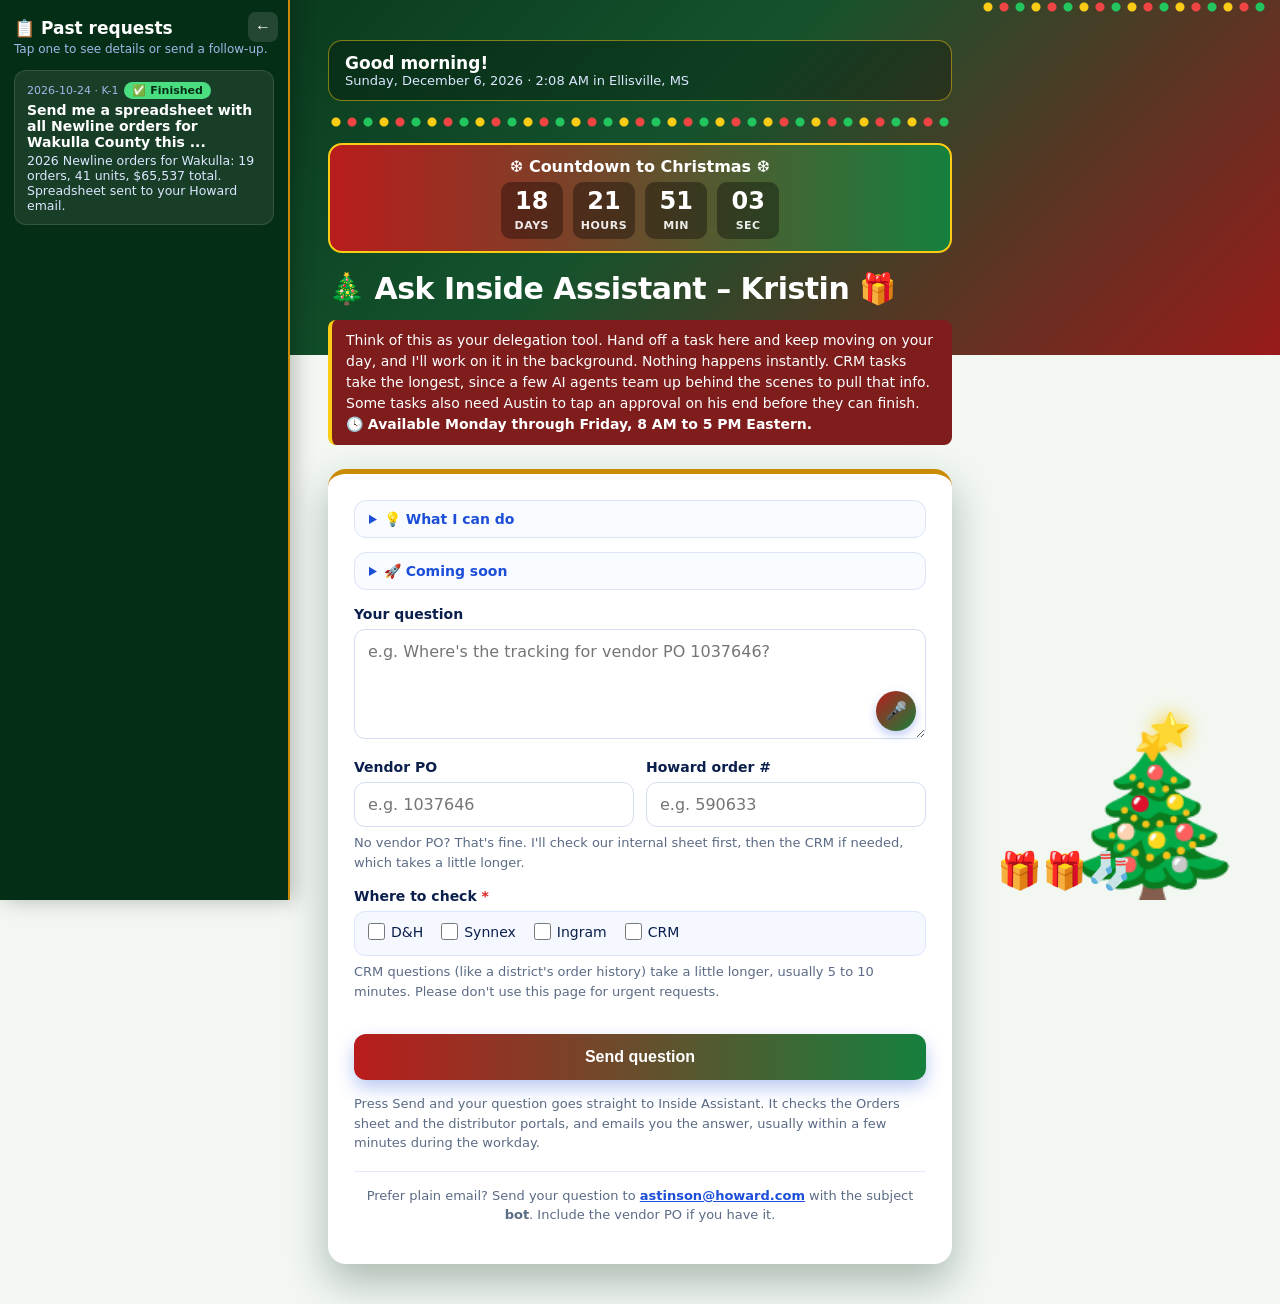
==== ask-kristin/index.html @ 741d7650 "Show submitted requests instantly in Past requests (local until history.json has them)" ====
<!doctype html><html lang="en"><head><meta charset="utf-8"><meta name="viewport" content="width=device-width,initial-scale=1">
<title>Ask Inside Assistant – Kristin</title>
<style>
:root{--g:#1d4ed8;--g2:#0ea5e9;--bg:#eef3fb}
*{box-sizing:border-box}body{margin:0;font-family:system-ui,-apple-system,Segoe UI,Roboto,sans-serif;background:linear-gradient(135deg,#0b1f4d,#1d4ed8) top/100% 260px no-repeat,var(--bg);color:#0f172a;min-height:100vh}
.wrap{max-width:660px;margin:0 auto;padding:40px 18px}
h1{margin:0 0 6px;font-size:30px;color:#fff;letter-spacing:-.5px}h1::before{content:"\26A1  ";}
p.sub{margin:0 0 26px;color:#fff;font-size:16px;line-height:1.5}
.card{background:#fff;border-radius:18px;box-shadow:0 18px 40px rgba(11,31,77,.22);padding:26px;border-top:5px solid var(--g2)}
label{display:block;font-weight:650;font-size:14px;margin:16px 0 7px;color:#0b1f4d}
input,textarea{width:100%;padding:12px 13px;border:1.5px solid #d4def0;border-radius:11px;font:inherit;transition:.15s}
input:focus,textarea:focus{outline:0;border-color:var(--g);box-shadow:0 0 0 4px rgba(29,78,216,.15)}
input[type=checkbox]{accent-color:var(--g);width:17px!important;height:17px}
textarea{min-height:110px;resize:vertical}.row{display:flex;gap:12px}.row>div{flex:1}
.chips{display:flex;flex-wrap:wrap;gap:8px;margin-top:4px}
.chip{border:1px solid #bfd3fb;background:#eaf1ff;color:var(--g);border-radius:999px;padding:8px 13px;font-size:13px;cursor:pointer;transition:.15s}
.chip:hover{background:var(--g);color:#fff;border-color:var(--g)}
.dist{background:#f5f8ff;border:1px solid #dbe5fb;border-radius:11px;padding:11px 13px}
button.go{margin-top:20px;width:100%;padding:14px;border:0;border-radius:12px;background:linear-gradient(90deg,var(--g),var(--g2));color:#fff;font-size:16px;font-weight:700;cursor:pointer;box-shadow:0 8px 18px rgba(29,78,216,.3);transition:.15s}
button.go:hover{transform:translateY(-1px);box-shadow:0 12px 24px rgba(29,78,216,.38)}
.note{font-size:13px;color:#5b6b85;margin-top:14px;line-height:1.5}
</style><style>
#hist{position:fixed;left:0;top:0;bottom:0;width:290px;background:#0b1f4d;color:#fff;overflow-y:auto;padding:18px 14px;z-index:20;transform:translateX(-100%);transition:.25s;box-shadow:4px 0 20px rgba(0,0,0,.25)}
#hist.open{transform:none}
#htog{position:fixed;left:12px;top:12px;z-index:21;background:#0ea5e9;color:#fff;border:0;border-radius:999px;padding:9px 14px;font-weight:700;font-size:14px;cursor:pointer;box-shadow:0 4px 12px rgba(0,0,0,.25)}
.hi{background:rgba(255,255,255,.08);border-radius:12px;padding:11px 12px;margin-bottom:10px;cursor:pointer;border:1px solid rgba(255,255,255,.12)}
.hi:hover{background:rgba(255,255,255,.15)}
.hi .d{font-size:11px;color:#9fb8e8}.hi .q{font-weight:600;font-size:14px;margin:3px 0}.hi .s{font-size:12.5px;color:#dbe7ff}
.st{display:inline-block;font-size:11px;font-weight:700;border-radius:999px;padding:2px 8px;margin-left:6px;background:#facc15;color:#422006}.st.done{background:#4ade80;color:#052e16}
.hd{display:none;margin-top:8px;font-size:13px;white-space:pre-wrap;color:#fff;border-top:1px solid rgba(255,255,255,.15);padding-top:8px}
.hi.x .hd{display:block}
.fu{margin-top:8px;background:#0ea5e9;color:#fff;border:0;border-radius:8px;padding:6px 10px;font-size:12.5px;font-weight:700;cursor:pointer}
@media(min-width:1100px){#hist{transform:none}#htog{display:none}.wrap{margin-left:max(310px,calc(50% - 330px))}}
#hx{position:absolute;top:12px;right:10px;background:rgba(255,255,255,.12);border:0;color:#fff;border-radius:8px;width:30px;height:30px;font-size:16px;cursor:pointer}#hx:hover{background:rgba(255,255,255,.25)}body.hclosed #hist{transform:translateX(-100%)!important}body.hclosed #htog{display:block!important}body.hclosed .wrap{margin-left:auto!important}
@media(max-width:1099px){#hist{padding-top:64px}body:has(#hist.open) #htog{display:none}}</style><link rel="stylesheet" href="../theme.css?v=20261024e"></head><body><button id="htog" type="button">&#128203; Past requests</button><aside id="hist"><button id="hx" type="button" title="Hide">&#8592;</button><div style="font-weight:800;font-size:17px;margin:0 0 4px">&#128203; Past requests</div><div style="font-size:12px;color:#9fb8e8;margin-bottom:14px">Tap one to see details or send a follow-up.</div><div id="hlist"><div style="font-size:13px;color:#9fb8e8">Loading...</div></div></aside>
<script>(function(){var h=document.getElementById('hist');document.getElementById('htog').onclick=function(){h.classList.toggle('open')};
function esc(t){return String(t).replace(/[&<>"]/g,function(c){return{'&':'&amp;','<':'&lt;','>':'&gt;','"':'&quot;'}[c]})}
var K='fdLocalReq:'+location.pathname,SV=[];function LG(){try{return JSON.parse(localStorage.getItem(K))||[]}catch(e){return[]}}function LS(v){try{localStorage.setItem(K,JSON.stringify(v))}catch(e){}}
function REN(a){var L=document.getElementById('hlist');if(!a.length){L.innerHTML='<div style="font-size:13px;color:#9fb8e8">No requests yet.</div>';return}
a.sort(function(x,y){return y.date<x.date?-1:1});L.innerHTML=a.map(function(r){var dn=/finished|done|sent|answered/i.test(r.status);return '<div class="hi" data-id="'+esc(r.id)+'"><div class="d">'+esc(r.date)+' &middot; '+esc(r.id)+'<span class="st'+(dn?' done':'')+'">'+esc(r.status)+'</span></div><div class="q">'+esc(r.question.length>70?r.question.slice(0,70)+'...':r.question)+'</div><div class="s">'+esc(r.summary)+'</div><div class="hd"><b>You asked:</b>\n'+esc(r.question)+(r.answer?'\n\n<b>Answer:</b>\n'+esc(r.answer):'')+'\n<button class="fu" type="button">Follow up on this</button></div></div>'}).join('');
L.querySelectorAll('.hi').forEach(function(el){el.onclick=function(e){if(e.target.classList.contains('fu')){var q=document.getElementById('q');q.value='Follow-up on '+el.dataset.id+': ';window.FU=el.dataset.id;h.classList.remove('open');q.focus();q.scrollIntoView({behavior:'smooth',block:'center'});return}el.classList.toggle('x')}})}
function MRG(){var lc=LG().filter(function(l){return !SV.some(function(r){return String(r.question).trim()===String(l.question).trim()&&String(r.date).slice(0,10)===String(l.date).slice(0,10)})});LS(lc);REN(lc.concat(SV))}
window.HADD=function(e){var v=LG();v.push(e);LS(v);MRG()};
fetch('history.json?'+Date.now()).then(r=>r.json()).then(function(a){SV=a;MRG()}).catch(function(){if(LG().length){MRG()}else document.getElementById('hlist').innerHTML='<div style="font-size:13px;color:#9fb8e8">Couldn\'t load past requests.</div>'})})();</script>
<div class="wrap">
<div id="hello" style="background:rgba(255,255,255,.12);border:1px solid rgba(255,255,255,.25);border-radius:14px;padding:12px 16px;margin:0 0 18px;color:#fff;display:flex;justify-content:space-between;align-items:center;gap:12px;flex-wrap:wrap"><div><div id="hmsg" style="font-weight:700;font-size:17px"></div><div id="hdt" style="font-size:13px;color:#dbe7ff"></div></div><div id="hwx" style="font-size:15px;font-weight:600;white-space:nowrap"></div></div>
<script>(function(){var tz="America/Chicago";function tick(){var n=new Date();var wd=n.toLocaleDateString("en-US",{weekday:"long",timeZone:tz});var hr=+n.toLocaleString("en-US",{hour:"numeric",hour12:false,timeZone:tz});var g=hr<12?"Good morning":hr<17?"Good afternoon":"Good evening";var m=wd==="Wednesday"?"Happy Hump Day! \uD83D\uDC2A":wd==="Friday"?"Happy Friday! \uD83C\uDF89":g+"!";document.getElementById("hmsg").textContent=m;document.getElementById("hdt").textContent=n.toLocaleDateString("en-US",{weekday:"long",month:"long",day:"numeric",year:"numeric",timeZone:tz})+" \u00B7 "+n.toLocaleTimeString("en-US",{hour:"numeric",minute:"2-digit",timeZone:tz})+" in Ellisville, MS";}tick();setInterval(tick,30000);
var ic={0:"\u2600\uFE0F",1:"\uD83C\uDF24\uFE0F",2:"\u26C5",3:"\u2601\uFE0F",45:"\uD83C\uDF2B\uFE0F",48:"\uD83C\uDF2B\uFE0F",51:"\uD83C\uDF26\uFE0F",53:"\uD83C\uDF26\uFE0F",55:"\uD83C\uDF26\uFE0F",61:"\uD83C\uDF27\uFE0F",63:"\uD83C\uDF27\uFE0F",65:"\uD83C\uDF27\uFE0F",80:"\uD83C\uDF26\uFE0F",81:"\uD83C\uDF27\uFE0F",82:"\uD83C\uDF27\uFE0F",95:"\u26C8\uFE0F",96:"\u26C8\uFE0F",99:"\u26C8\uFE0F"};
fetch("https://api.open-meteo.com/v1/forecast?latitude=31.6038&longitude=-89.1956&current=temperature_2m,weather_code&daily=temperature_2m_max,temperature_2m_min&temperature_unit=fahrenheit&timezone=America%2FChicago&forecast_days=1").then(r=>r.json()).then(d=>{var c=d.current;document.getElementById("hwx").textContent=(ic[c.weather_code]||"\uD83C\uDF21\uFE0F")+" "+Math.round(c.temperature_2m)+"\u00B0F \u00B7 H "+Math.round(d.daily.temperature_2m_max[0])+"\u00B0 L "+Math.round(d.daily.temperature_2m_min[0])+"\u00B0";}).catch(()=>{});})();</script>
<div id="cd" aria-live="off"></div>
<h1>Ask Inside Assistant – Kristin</h1>
<p style="margin:14px 0 24px;color:#fff;background:#1e3a8a;border-left:4px solid #0ea5e9;border-radius:8px;padding:10px 14px;font-size:14px;line-height:1.5">Think of this as your delegation tool. Hand off a task here and keep moving on your day, and I'll work on it in the background. Nothing happens instantly. CRM tasks take the longest, since a few AI agents team up behind the scenes to pull that info. Some tasks also need Austin to tap an approval on his end before they can finish.<br><b>&#128339; Available Monday through Friday, 8 AM to 5 PM Eastern.</b></p>
<div class="card">
<details class="cando" style="margin:0 0 14px;border:1px solid #dbe4f3;border-radius:12px;padding:10px 14px;background:#f8fbff"><summary style="cursor:pointer;font-weight:700;color:#1d4ed8;font-size:14px">&#128161; What I can do</summary><ul style="margin:8px 0 2px;padding-left:20px;font-size:14px;line-height:1.7;color:#334155">
<li>Order status, tracking, delivery and serial numbers</li>
<li>Why an order is on hold and what's still open on a PO</li>
<li>Check D&amp;H, Synnex and Ingram for shipping details</li>
<li>District order history from the CRM</li>
<li>Build spreadsheets with whatever information you need.</li>
<li>Build pipelines, like open quotes and upcoming orders by district</li>
<li>Enter CRM notes for you (they'll show as entered by Austin)</li>
</ul></details><details class="soon" style="margin:0 0 14px;border:1px solid #dbe4f3;border-radius:12px;padding:10px 14px;background:#f8fbff"><summary style="cursor:pointer;font-weight:700;color:#1d4ed8;font-size:14px">&#128640; Coming soon</summary><ul style="margin:8px 0 2px;padding-left:20px;font-size:14px;line-height:1.7;color:#334155"><li>Deal registration automation (Acer first)</li><li>Smartsheet automation</li></ul></details><label for="q">Your question</label>
<div style="position:relative"><textarea id="q" placeholder="e.g. Where's the tracking for vendor PO 1037646?"></textarea><button type="button" id="mic" title="Speak your question" style="position:absolute;right:10px;bottom:12px;width:40px;height:40px;border-radius:50%;border:0;background:linear-gradient(135deg,#1d4ed8,#0ea5e9);color:#fff;font-size:18px;cursor:pointer;box-shadow:0 4px 10px rgba(29,78,216,.3)">&#127908;</button></div><div id="micmsg" class="note" style="margin-top:6px;display:none"></div>
<div class="row"><div><label for="p">Vendor PO</label><input id="p" placeholder="e.g. 1037646"></div><div><label for="ho">Howard order #</label><input id="ho" placeholder="e.g. 590633"></div></div><p class="note" style="margin-top:6px">No vendor PO? That's fine. I'll check our internal sheet first, then the CRM if needed, which takes a little longer.</p>
<label>Where to check <span style="color:#dc2626">*</span></label><div class="dist"><label style="display:inline-flex;align-items:center;gap:6px;font-weight:400;margin:0 18px 0 0"><input type="checkbox" name="dist" value="D&H" style="width:auto;margin:0">D&amp;H</label><label style="display:inline-flex;align-items:center;gap:6px;font-weight:400;margin:0 18px 0 0"><input type="checkbox" name="dist" value="Synnex" style="width:auto;margin:0">Synnex</label><label style="display:inline-flex;align-items:center;gap:6px;font-weight:400;margin:0 18px 0 0"><input type="checkbox" name="dist" value="Ingram" style="width:auto;margin:0">Ingram</label><label style="display:inline-flex;align-items:center;gap:6px;font-weight:400;margin:0 18px 0 0"><input type="checkbox" name="dist" value="CRM" style="width:auto;margin:0">CRM</label></div><div id="distwarn" class="note" style="display:none;color:#dc2626;font-weight:600;margin-top:6px">Please check at least one box.</div><p class="note" style="margin-top:6px">CRM questions (like a district's order history) take a little longer, usually 5 to 10 minutes. Please don't use this page for urgent requests.</p>
<button class="go" id="go">Send question</button>
<p class="note">Press Send and your question goes straight to Inside Assistant. It checks the Orders sheet and the distributor portals, and emails you the answer, usually within a few minutes during the workday.</p><p class="note" style="text-align:center;margin-top:18px;padding-top:14px;border-top:1px solid #e3eaf7">Prefer plain email? Send your question to <a href="mailto:astinson@howard.com?subject=bot" style="color:#1d4ed8;font-weight:600">astinson@howard.com</a> with the subject <b>bot</b>. Include the vendor PO if you have it.</p>
</div></div>
<script>
document.querySelectorAll('.chip').forEach(c=>c.onclick=()=>{q.value=c.textContent;q.focus()});
go.onclick=()=>{const t=q.value.trim();if(!t){q.focus();return}if(!document.querySelector('input[name=dist]:checked')){var w=document.getElementById('distwarn');w.style.display='block';document.querySelector('.dist').scrollIntoView({behavior:'smooth',block:'center'});return}document.getElementById('distwarn').style.display='none';
let b=t+"\n";if(p.value.trim())b+="\nVendor PO: "+p.value.trim();var hv=document.getElementById("ho").value.trim();if(hv)b+="\nHoward order: "+hv;var dv=[...document.querySelectorAll('input[name=dist]:checked')].map(x=>x.value).join(", ");if(dv)b+="\nCheck: "+dv;
b+="\n\n(sent from Ask Inside Assistant)";
go.disabled=true;go.textContent="Sending...";fetch("https://formsubmit.co/ajax/astinson@howard.com",{method:"POST",headers:{"Content-Type":"application/json","Accept":"application/json"},body:JSON.stringify({_subject:"bot",_template:"basic",_captcha:"false",From:"Kristin",Question:b,"Follow-up to":window.FU||"new request"})}).then(r=>r.json()).then(j=>{if(String(j.success)!=="true")throw 0;go.textContent="Sent \u2713";try{var nd=new Date(),pt=function(o){return nd.toLocaleString("en-US",Object.assign({timeZone:"America/New_York"},o))},ds=pt({year:"numeric"})+"-"+pt({month:"2-digit"})+"-"+pt({day:"2-digit"})+" "+pt({hour:"numeric",minute:"2-digit"})+" ET",sm=[p.value.trim()?"PO "+p.value.trim():"",hv?"Howard order "+hv:"",dv?"Check: "+dv:""].filter(Boolean).join(" \u00B7 ");window.HADD&&window.HADD({id:window.FU?"Follow-up "+window.FU:"New",date:ds,question:t,check:dv,status:"Submitted, awaiting answer",summary:sm})}catch(e){}q.value="";p.value="";document.getElementById("ho").value="";setTimeout(()=>{go.disabled=false;go.textContent="Send question"},4000)}).catch(()=>{go.disabled=false;go.textContent="Send question";alert("Couldn't send. Please try again, or email astinson@howard.com with the subject bot.")});};
</script><script>(function(){var R=window.SpeechRecognition||window.webkitSpeechRecognition,b=document.getElementById('mic'),m=document.getElementById('micmsg'),q=document.getElementById('q');
if(!R){b.onclick=function(){m.style.display='block';m.textContent="Voice input isn't supported in this browser. Try Chrome, Edge or Safari, or use your phone keyboard's mic.";};return;}
var r=new R(),on=false,base='';r.lang='en-US';r.interimResults=true;r.continuous=true;
r.onresult=function(e){var t='';for(var i=0;i<e.results.length;i++)t+=e.results[i][0].transcript;q.value=(base?base+' ':'')+t;};
r.onend=function(){on=false;b.style.background='linear-gradient(135deg,#1d4ed8,#0ea5e9)';m.style.display='none';};
r.onerror=function(e){m.style.display='block';m.textContent='Mic error: '+e.error+'. Check that the browser has microphone permission.';};
b.onclick=function(){if(on){r.stop();return;}base=q.value.trim();r.start();on=true;b.style.background='#dc2626';m.style.display='block';m.textContent='Listening... tap the mic again when you\'re done.';};})();</script><script>(function(){var b=document.body,h=document.getElementById('hist');document.getElementById('hx').onclick=function(){h.classList.remove('open');if(innerWidth>=1100)b.classList.add('hclosed')};document.getElementById('htog').addEventListener('click',function(){if(b.classList.contains('hclosed')){b.classList.remove('hclosed');h.classList.remove('open')}})})();</script><script src="../theme.js?v=20261024e"></script></body></html>
---- theme.css ----
/* Seasonal themes: body.theme-halloween / theme-thanksgiving / theme-christmas */
.wrap{position:relative;z-index:1}
#fx{position:fixed;inset:0;pointer-events:none;z-index:0;overflow:hidden}
#fx span{position:absolute;top:-40px;opacity:.75;animation:fxfall linear infinite;will-change:transform}
@keyframes fxfall{0%{transform:translate(0,-40px) rotate(0)}100%{transform:translate(var(--dx,40px),110vh) rotate(var(--r,360deg))}}
body.theme-halloween #fx span{animation-name:fxfloat;top:auto;bottom:-40px}
@keyframes fxfloat{0%{transform:translate(0,0)}50%{transform:translate(var(--dx,40px),-55vh)}100%{transform:translate(0,-115vh)}}
@media(prefers-reduced-motion:reduce){#fx{display:none}}
#cd{display:none;border-radius:14px;padding:12px 16px;margin:0 0 18px;color:#fff;text-align:center;font-weight:700}
body[class*="theme-"] #cd{display:block}
#cd .t{font-size:16px;margin-bottom:6px}
#cd .n{display:flex;justify-content:center;gap:10px;flex-wrap:wrap}
#cd .n div{min-width:62px;border-radius:10px;padding:6px 8px;background:rgba(0,0,0,.35)}
#cd .n b{display:block;font-size:24px;line-height:1.1}#cd .n small{font-size:11px;font-weight:600;opacity:.9;text-transform:uppercase;letter-spacing:.5px}
#cd .big{font-size:24px}
/* ---- Halloween ---- */
body.theme-halloween{--g:#ea580c;--g2:#7c3aed;--bg:#1a1026;background:linear-gradient(135deg,#0a0a0a,#3b0764 55%,#c2410c) top/100% 330px no-repeat,var(--bg)}
body.theme-halloween h1::before{content:"\1F383  "}body.theme-halloween h1::after{content:"  \1F987"}
body.theme-halloween .card{border-top:5px solid #f97316;box-shadow:0 18px 40px rgba(0,0,0,.55)}
body.theme-halloween #hello{background:rgba(0,0,0,.4)!important;border-color:rgba(249,115,22,.55)!important}
body.theme-halloween .wrap>p{background:#2e1065!important;border-left-color:#f97316!important}
body.theme-halloween #cd{background:linear-gradient(90deg,#c2410c,#6d28d9);border:2px solid #fb923c}
body.theme-halloween #hist{background:#140a1f;border-right:2px solid #f97316}
body.theme-halloween #htog,body.theme-halloween .fu{background:#ea580c}
body.theme-halloween #mic{background:linear-gradient(135deg,#ea580c,#7c3aed)!important}
body.theme-halloween .note{color:#475569}
/* ---- Thanksgiving ---- */
body.theme-thanksgiving{--g:#b45309;--g2:#d97706;--bg:#fbf3e6;background:linear-gradient(135deg,#431407,#9a3412 55%,#b45309) top/100% 330px no-repeat,var(--bg)}
body.theme-thanksgiving h1::before{content:"\1F983  "}body.theme-thanksgiving h1::after{content:"  \1F342"}
body.theme-thanksgiving .card{border-top:5px solid #d97706}
body.theme-thanksgiving #hello{background:rgba(0,0,0,.25)!important;border-color:rgba(253,186,116,.5)!important}
body.theme-thanksgiving .wrap>p{background:#7c2d12!important;border-left-color:#fbbf24!important}
body.theme-thanksgiving #cd{background:linear-gradient(90deg,#9a3412,#b45309);border:2px solid #fbbf24}
body.theme-thanksgiving #hist{background:#3b1a0a;border-right:2px solid #d97706}
body.theme-thanksgiving #htog,body.theme-thanksgiving .fu{background:#c2410c}
body.theme-thanksgiving #mic{background:linear-gradient(135deg,#b45309,#d97706)!important}
body.theme-thanksgiving .chip{background:#fff3e0;border-color:#f5c48a}
/* ---- Christmas ---- */
body.theme-christmas{--g:#b91c1c;--g2:#15803d;--bg:#f2f7f2;background:linear-gradient(135deg,#052e16,#14532d 50%,#991b1b) top/100% 355px no-repeat,var(--bg)}
body.theme-christmas h1::before{content:"\1F384  "}body.theme-christmas h1::after{content:"  \1F381"}
body.theme-christmas .card{border-top:5px solid #ca8a04;box-shadow:0 18px 40px rgba(5,46,22,.3)}
body.theme-christmas #hello{background:rgba(0,0,0,.25)!important;border-color:rgba(250,204,21,.5)!important}
body.theme-christmas .wrap>p{background:#7f1d1d!important;border-left-color:#facc15!important}
body.theme-christmas #cd{background:linear-gradient(90deg,#b91c1c,#15803d);border:2px solid #facc15}
body.theme-christmas #hist{background:#052e16;border-right:2px solid #ca8a04}
body.theme-christmas #htog,body.theme-christmas .fu{background:#b91c1c}
body.theme-christmas #mic{background:linear-gradient(135deg,#b91c1c,#15803d)!important}
body.theme-christmas #fx span{color:#fff;text-shadow:0 0 3px #94a3b8}
.lights{height:14px;margin:-4px 0 14px;background:radial-gradient(circle,#ef4444 4px,transparent 5px) 0 0/48px 14px,radial-gradient(circle,#22c55e 4px,transparent 5px) 16px 0/48px 14px,radial-gradient(circle,#facc15 4px,transparent 5px) 32px 0/48px 14px;animation:tw 1.6s steps(2) infinite}
@keyframes tw{50%{filter:brightness(.55)}}@media(prefers-reduced-motion:reduce){.lights{animation:none}}
@media(max-width:600px){h1{font-size:25px}#cd .n div{min-width:56px}#cd .n b{font-size:20px}}
/* Halloween intro */
#intro{position:fixed;inset:0;z-index:50;pointer-events:none;overflow:hidden;background:rgba(10,0,20,.35);animation:infade 6.6s forwards}
@keyframes infade{0%,85%{opacity:1}100%{opacity:0}}
#intro .sp{position:absolute;top:0;font-size:38px;text-align:center;animation:drop 5s ease-in-out forwards}
#intro .sp::before{content:"";position:absolute;left:50%;bottom:100%;width:1px;height:100vh;background:rgba(255,255,255,.7)}
@keyframes drop{0%{transform:translateY(-60px)}35%{transform:translateY(var(--y))}45%{transform:translateY(calc(var(--y) - 14px))}55%{transform:translateY(var(--y))}85%{transform:translateY(var(--y))}100%{transform:translateY(-80px)}}
#intro .wave{position:absolute;left:50%;top:100%;transform:translateX(-50%);white-space:nowrap;font:700 15px system-ui;color:#fed7aa;opacity:0;animation:wv 5s forwards}
@keyframes wv{0%,38%{opacity:0}45%,80%{opacity:1}90%,100%{opacity:0}}
#intro .cr{position:absolute;bottom:8%;font-size:26px;animation:crawl 5s linear forwards}
@keyframes crawl{from{left:-40px}to{left:105%}}
#intro .witch{position:absolute;top:22%;left:-90px;font-size:64px;animation:fly 4.2s .6s ease-in-out forwards;transform:scaleX(-1)}
@keyframes fly{0%{left:-90px;top:30%}50%{top:14%}100%{left:110%;top:24%}}
#intro .spk{position:absolute;font-size:18px;opacity:0;animation:spk 1.4s forwards}
@keyframes spk{0%{opacity:1;transform:scale(1)}100%{opacity:0;transform:scale(.2) translateY(30px)}}
#intro .skip{position:absolute;bottom:14px;left:0;right:0;text-align:center;color:#fff;font:600 13px system-ui;opacity:.8}
/* Ambient whitespace animations (desktop only) */
.amb{position:fixed;pointer-events:none;z-index:2;font-size:40px;line-height:1}
@media(max-width:1099px){.amb{display:none}}@media(prefers-reduced-motion:reduce){.amb{display:none}}
.amb.cross{animation:ambx var(--t,7s) linear forwards}@keyframes ambx{from{transform:translateX(0)}to{transform:translateX(var(--w))}}
.amb.flap{animation:ambx var(--t,6s) linear forwards,flap .35s ease-in-out infinite alternate}@keyframes flap{to{margin-top:-14px}}
.amb.drop::before{content:"";position:absolute;left:50%;bottom:100%;width:1px;height:100vh;background:rgba(255,255,255,.6)}
.amb.drop{animation:ambd 6s ease-in-out forwards}@keyframes ambd{0%{transform:translateY(-100vh)}30%,75%{transform:translateY(0)}40%{transform:translateY(-12px)}100%{transform:translateY(-100vh)}}
.amb.drift{animation:ambg 8s ease-in-out forwards}@keyframes ambg{0%{opacity:0;transform:translate(0,0)}20%,80%{opacity:.85}50%{transform:translate(30px,-40px)}100%{opacity:0;transform:translate(-10px,-90px)}}
.amb.peek{animation:ambp 5s ease-in-out forwards}@keyframes ambp{0%,100%{transform:translateY(80px)}25%,75%{transform:translateY(0)}}
.amb.wave{animation:ambw 6s ease-in-out forwards}@keyframes ambw{0%,100%{opacity:0;transform:scale(.6)}15%,85%{opacity:1;transform:scale(1)}30%,50%,70%{transform:rotate(-10deg)}40%,60%{transform:rotate(10deg)}}
.amb.strut{animation:ambx var(--t,9s) linear forwards,strut .4s ease-in-out infinite alternate}@keyframes strut{to{margin-top:-6px}}
.amb.flip{transform-origin:center}.amb.flip>i{display:inline-block;transform:scaleX(-1);font-style:normal}


/* Jack-o'-lantern burst */
#intro .pk{position:absolute;left:50%;top:50%;width:min(170px,38vw);margin-left:calc(min(170px,38vw)/-2);margin-top:calc(min(170px,38vw)/-2);animation:pkdrop 2.35s .3s both;filter:drop-shadow(0 0 18px rgba(251,146,60,.75))}
#intro .pk svg{width:100%;height:auto;display:block}
@keyframes pkdrop{0%{transform:translateY(-75vh)}40%{transform:translateY(0) scale(1.08,.9)}48%{transform:scale(.95,1.05)}55%{transform:rotate(-9deg)}63%{transform:rotate(9deg)}71%{transform:rotate(-6deg)}79%{transform:rotate(4deg) scale(1)}90%{transform:scale(1.12);filter:drop-shadow(0 0 40px #fde047) brightness(1.5)}99%{transform:scale(1.3);opacity:1}100%{transform:scale(1.5);opacity:0}}
#intro .fl{animation:flk .15s infinite alternate}@keyframes flk{from{opacity:.75}to{opacity:1}}
#intro .cf{position:absolute;left:50%;top:50%;border-radius:2px;will-change:transform,opacity}
#intro .hig{position:absolute;left:0;right:0;top:50%;text-align:center;transform:translateY(-50%) scale(0);font:900 clamp(34px,9vw,80px)/1.1 system-ui,sans-serif;color:#fff;-webkit-text-stroke:2px #3b0764;text-shadow:0 0 12px #f97316,0 0 28px #f97316,0 0 48px #a855f7,0 4px 0 #000;animation:hipop 3s 2.6s both}
@keyframes hipop{0%{transform:translateY(-50%) scale(0);opacity:0}12%{transform:translateY(-50%) scale(1.25);opacity:1}22%{transform:translateY(-50%) scale(1)}85%{transform:translateY(-50%) scale(1);opacity:1}100%{transform:translateY(-50%) scale(1.1);opacity:0}}
/* Side-space phrases */
.amb.phr{font:900 26px/1.15 "Creepster","Chiller","Impact",system-ui,sans-serif;color:#fff;white-space:normal;text-align:center;letter-spacing:.5px;animation:phr var(--t,12s) ease-in-out forwards}
body.theme-halloween .amb.phr{color:#fed7aa;text-shadow:0 0 8px #f97316,0 0 18px #a855f7,0 2px 0 #000}
body.theme-thanksgiving .amb.phr{color:#fff7ed;text-shadow:0 0 8px #ea580c,0 0 16px #b45309,0 2px 0 #431407}
body.theme-christmas .amb.phr{color:#fff;text-shadow:0 0 8px #dc2626,0 0 16px #16a34a,0 2px 0 #052e16}
@keyframes phr{0%{opacity:0;transform:translateY(0) rotate(var(--r0,-8deg))}12%{opacity:1}50%{transform:translateY(calc(var(--up) / -2)) rotate(var(--r1,6deg))}88%{opacity:1}100%{opacity:0;transform:translateY(calc(var(--up) * -1)) rotate(var(--r0,-8deg))}}
#intro .witch{font-size:0;width:clamp(90px,26vw,150px);transform:none;filter:drop-shadow(0 0 8px rgba(16,185,129,.55))}
#intro .witch svg{overflow:visible;animation:bob .5s ease-in-out infinite alternate}@keyframes bob{to{transform:translateY(-8px) rotate(-3deg)}}
#intro .witch .cape{transform-origin:70px 40px;animation:ripple .3s ease-in-out infinite alternate}@keyframes ripple{to{transform:skewX(-10deg) scaleY(.92)}}
#intro .skip{left:50%;right:auto;bottom:18%;transform:translateX(-50%);white-space:nowrap;background:rgba(10,0,20,.82);color:#fff;font:800 18px system-ui,sans-serif;padding:10px 22px;border-radius:999px;border:2px solid #f97316;box-shadow:0 0 14px rgba(249,115,22,.75);opacity:1;z-index:5;animation:skp 1.4s ease-in-out infinite}
@keyframes skp{50%{box-shadow:0 0 26px rgba(249,115,22,1);transform:translateX(-50%) scale(1.06)}}
@media(max-width:600px){#intro .skip{font-size:16px;padding:9px 18px}}

#intro .skip{background:#ff7a00!important;color:#1a0a00!important;border-color:#ffd166!important;box-shadow:0 0 22px rgba(255,122,0,.95)!important}

/* Right-side corner decor + ambient witch */
#rdeco{position:fixed;top:0;height:100vh;pointer-events:none;z-index:1;overflow:hidden;display:none}
@media(max-width:1099px){#rdeco{display:none!important}}
#rdeco .moon{position:absolute;right:12%;top:70px;width:110px;height:110px;border-radius:50%;background:radial-gradient(circle at 40% 38%,#fffbeb,#fde68a 60%,#f59e0b);box-shadow:0 0 40px rgba(253,230,138,.55);opacity:.9}
#rdeco .mbat{position:absolute;top:110px;font-size:22px;animation:mbat 9s linear infinite}#rdeco .b2{top:140px;font-size:16px;animation-delay:-4.5s}
@keyframes mbat{0%{right:-30px}100%{right:110%}}
#rdeco .web{position:absolute;right:0;top:0;width:140px;transform-origin:100% 0;animation:sway 5s ease-in-out infinite alternate}
#rdeco .wsp{position:absolute;right:46px;top:150px;font-size:22px;animation:wsp 4s ease-in-out infinite alternate}#rdeco .wsp::before{content:"";position:absolute;left:50%;bottom:100%;height:150px;width:1px;background:rgba(255,255,255,.5)}
@keyframes sway{to{transform:rotate(4deg)}}@keyframes wsp{to{transform:translateY(40px)}}
#rdeco .tree{position:absolute;right:4%;bottom:0;font-size:150px;line-height:1;transform-origin:bottom;animation:sway 6s ease-in-out infinite alternate}
#rdeco .tl{position:absolute;top:-30px;font-size:22px;animation:fxfall 9s linear infinite}#rdeco .l1{right:20%}#rdeco .l2{right:45%;animation-delay:-3s}#rdeco .l3{right:70%;animation-delay:-6s}
#rdeco .pump{position:absolute;left:8%;bottom:10px;font-size:34px}
#rdeco .rl{position:absolute;top:0;left:0;right:0;margin:0}
#rdeco .xtree{position:absolute;right:6%;bottom:0;font-size:160px;line-height:1}#rdeco .gifts{position:absolute;left:6%;bottom:8px;font-size:36px}
#rdeco .star{position:absolute;right:calc(6% + 62px);bottom:150px;font-size:34px;animation:tw 1.6s ease-in-out infinite;filter:drop-shadow(0 0 10px #facc15)}
.amb.awitch{left:0;top:0;font-size:0;z-index:3;filter:drop-shadow(0 0 8px rgba(16,185,129,.55))}.amb.awitch svg{overflow:visible}
.amb.wspk{font-size:16px;animation:spk 1.3s forwards}
@media(prefers-reduced-motion:reduce){#rdeco *{animation:none!important}}

.amb.awitch{cursor:pointer}@media(max-width:1099px){.amb.awitch{display:none!important}}

body .amb.awitch.intro-on{display:block!important;z-index:56}
.amb.gwitch{left:0;top:0;font-size:0;z-index:3;cursor:pointer;transform-origin:50% 100%;filter:drop-shadow(0 0 8px rgba(244,114,182,.6))}.amb.gwitch svg{display:block;overflow:visible}
.gwb{position:absolute;left:50%;top:50%;width:170%;padding-top:170%;border-radius:50%;opacity:0;transform:translate(-50%,-50%) scale(0);background:radial-gradient(circle at 32% 28%,rgba(255,255,255,.85),rgba(255,255,255,0) 18%),radial-gradient(circle,rgba(251,207,232,.12) 55%,rgba(216,180,254,.45) 75%,rgba(244,114,182,.55) 100%);box-shadow:inset 0 0 18px rgba(255,255,255,.5),0 0 18px rgba(216,180,254,.6);overflow:hidden}
.gwb::after{content:"";position:absolute;inset:0;border-radius:50%;background:conic-gradient(from 0deg,rgba(255,182,193,.25),rgba(186,230,253,.25),rgba(221,214,254,.3),rgba(254,240,138,.2),rgba(255,182,193,.25));animation:shim 4s linear infinite;mix-blend-mode:screen}
@keyframes shim{to{transform:rotate(360deg)}}@media(prefers-reduced-motion:reduce){.gwb::after{animation:none}}
.gws{position:absolute;left:50%;bottom:calc(100% + 34px);transform:translateX(-30%);white-space:nowrap;background:#fff;color:#9d174d;font:800 15px system-ui,sans-serif;padding:7px 13px;border-radius:16px;border:2px solid #f472b6;box-shadow:0 0 12px rgba(244,114,182,.6);opacity:0;pointer-events:none}
.gws::after{content:"";position:absolute;left:24%;top:100%;border:8px solid transparent;border-top-color:#f472b6}
.monkey{display:inline-block;width:52px;vertical-align:middle;margin:-10px 0 -6px 8px;cursor:pointer}.monkey svg{display:block;overflow:visible}
.monkey .wl,.monkey .wr{transform:scale(0);transition:transform .6s cubic-bezier(.3,1.6,.5,1)}.monkey .wl{transform-origin:44px 58px}.monkey .wr{transform-origin:76px 58px}
.monkey.wings .wl,.monkey.wings .wr{transform:scale(1)}
.monkey.flying .wl{animation:wfl .18s ease-in-out infinite alternate}.monkey.flying .wr{animation:wfr .18s ease-in-out infinite alternate}
@keyframes wfl{to{transform:rotate(25deg)}}@keyframes wfr{to{transform:rotate(-25deg)}}
.monkey .al{transform-origin:44px 64px}.monkey .ar{transform-origin:76px 64px}.monkey.bang .al{animation:pl .3s ease-in infinite}.monkey.bang .ar{animation:pr .3s ease-in .15s infinite both}.monkey.bang svg{animation:thump .15s ease-out infinite;transform-origin:50% 100%}
@keyframes bng{to{transform:translate(0,-3px) scale(1.15)}}
@media(max-width:600px){.monkey{width:40px}}
@media(prefers-reduced-motion:reduce){.monkey *{animation:none!important;transition:none!important}}
.gws.wtalk{position:fixed;z-index:57;transform:none;bottom:auto;color:#065f46;border-color:#10b981;box-shadow:0 0 12px rgba(16,185,129,.6)}.gws.wtalk::after{border-top-color:#10b981}
@keyframes pl{0%,100%{transform:rotate(-55deg) translate(-4px,-6px)}45%{transform:rotate(8deg)}55%{transform:rotate(8deg)}}@keyframes pr{0%,100%{transform:rotate(55deg) translate(4px,-6px)}45%{transform:rotate(-8deg)}55%{transform:rotate(-8deg)}}@keyframes thump{0%{transform:translateY(0) scale(1.05,.93)}40%{transform:translateY(-3px) scale(.98,1.03)}100%{transform:translateY(0) scale(1,1)}}
.ptrio{display:none}
@media(max-width:1099px){.ptrio{display:inline-flex;align-items:flex-end;gap:4px;vertical-align:middle;margin:-8px 0 -6px 4px;pointer-events:none}.ptrio .pw{width:46px}.ptrio .pg{width:24px}.ptrio svg{display:block}
h1>.monkey,.ptrio .pw,.ptrio .pg{animation:pdrop 1s cubic-bezier(.3,1.5,.5,1) both}.ptrio .pw{animation-delay:.15s}.ptrio .pg{animation-delay:.3s}
@keyframes pdrop{0%{transform:translateY(-110vh) rotate(-20deg);opacity:0}10%{opacity:1}100%{transform:none;opacity:1}}}
@media(max-width:1099px) and (prefers-reduced-motion:reduce){h1>.monkey,.ptrio .pw,.ptrio .pg{animation:none}}
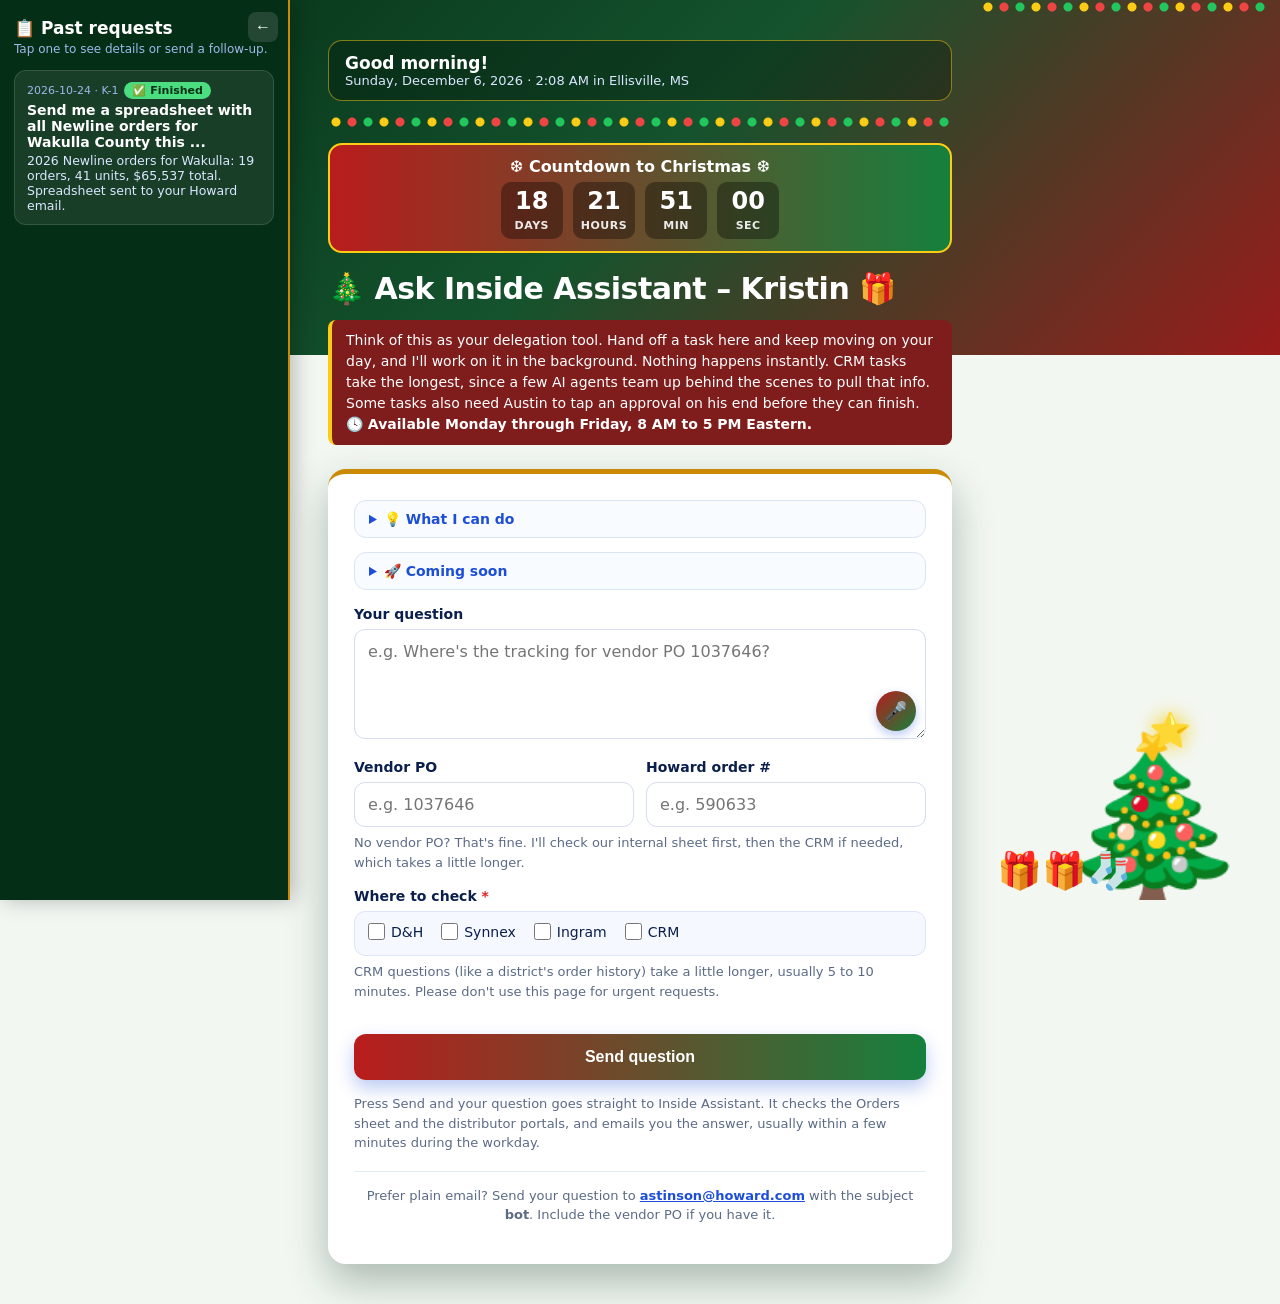
==== commit 99bad7a6: "Forms send straight to Mail Watch bot address" ====
--- a/ask-kristin/index.html
+++ b/ask-kristin/index.html
@@ -71,7 +71,7 @@
 go.onclick=()=>{const t=q.value.trim();if(!t){q.focus();return}if(!document.querySelector('input[name=dist]:checked')){var w=document.getElementById('distwarn');w.style.display='block';document.querySelector('.dist').scrollIntoView({behavior:'smooth',block:'center'});return}document.getElementById('distwarn').style.display='none';
 let b=t+"\n";if(p.value.trim())b+="\nVendor PO: "+p.value.trim();var hv=document.getElementById("ho").value.trim();if(hv)b+="\nHoward order: "+hv;var dv=[...document.querySelectorAll('input[name=dist]:checked')].map(x=>x.value).join(", ");if(dv)b+="\nCheck: "+dv;
 b+="\n\n(sent from Ask Inside Assistant)";
-go.disabled=true;go.textContent="Sending...";fetch("https://formsubmit.co/ajax/astinson@howard.com",{method:"POST",headers:{"Content-Type":"application/json","Accept":"application/json"},body:JSON.stringify({_subject:"bot",_template:"basic",_captcha:"false",From:"Kristin",Question:b,"Follow-up to":window.FU||"new request"})}).then(r=>r.json()).then(j=>{if(String(j.success)!=="true")throw 0;go.textContent="Sent \u2713";try{var nd=new Date(),pt=function(o){return nd.toLocaleString("en-US",Object.assign({timeZone:"America/New_York"},o))},ds=pt({year:"numeric"})+"-"+pt({month:"2-digit"})+"-"+pt({day:"2-digit"})+" "+pt({hour:"numeric",minute:"2-digit"})+" ET",sm=[p.value.trim()?"PO "+p.value.trim():"",hv?"Howard order "+hv:"",dv?"Check: "+dv:""].filter(Boolean).join(" \u00B7 ");window.HADD&&window.HADD({id:window.FU?"Follow-up "+window.FU:"New",date:ds,question:t,check:dv,status:"Submitted, awaiting answer",summary:sm})}catch(e){}q.value="";p.value="";document.getElementById("ho").value="";setTimeout(()=>{go.disabled=false;go.textContent="Send question"},4000)}).catch(()=>{go.disabled=false;go.textContent="Send question";alert("Couldn't send. Please try again, or email astinson@howard.com with the subject bot.")});};
+go.disabled=true;go.textContent="Sending...";fetch("https://formsubmit.co/ajax/howard-mailwatch@mail.grokbot.com",{method:"POST",headers:{"Content-Type":"application/json","Accept":"application/json"},body:JSON.stringify({_subject:"bot",_template:"basic",_captcha:"false",From:"Kristin",Question:b,"Follow-up to":window.FU||"new request"})}).then(r=>r.json()).then(j=>{if(String(j.success)!=="true")throw 0;go.textContent="Sent \u2713";try{var nd=new Date(),pt=function(o){return nd.toLocaleString("en-US",Object.assign({timeZone:"America/New_York"},o))},ds=pt({year:"numeric"})+"-"+pt({month:"2-digit"})+"-"+pt({day:"2-digit"})+" "+pt({hour:"numeric",minute:"2-digit"})+" ET",sm=[p.value.trim()?"PO "+p.value.trim():"",hv?"Howard order "+hv:"",dv?"Check: "+dv:""].filter(Boolean).join(" \u00B7 ");window.HADD&&window.HADD({id:window.FU?"Follow-up "+window.FU:"New",date:ds,question:t,check:dv,status:"Submitted, awaiting answer",summary:sm})}catch(e){}q.value="";p.value="";document.getElementById("ho").value="";setTimeout(()=>{go.disabled=false;go.textContent="Send question"},4000)}).catch(()=>{go.disabled=false;go.textContent="Send question";alert("Couldn't send. Please try again, or email astinson@howard.com with the subject bot.")});};
 </script><script>(function(){var R=window.SpeechRecognition||window.webkitSpeechRecognition,b=document.getElementById('mic'),m=document.getElementById('micmsg'),q=document.getElementById('q');
 if(!R){b.onclick=function(){m.style.display='block';m.textContent="Voice input isn't supported in this browser. Try Chrome, Edge or Safari, or use your phone keyboard's mic.";};return;}
 var r=new R(),on=false,base='';r.lang='en-US';r.interimResults=true;r.continuous=true;
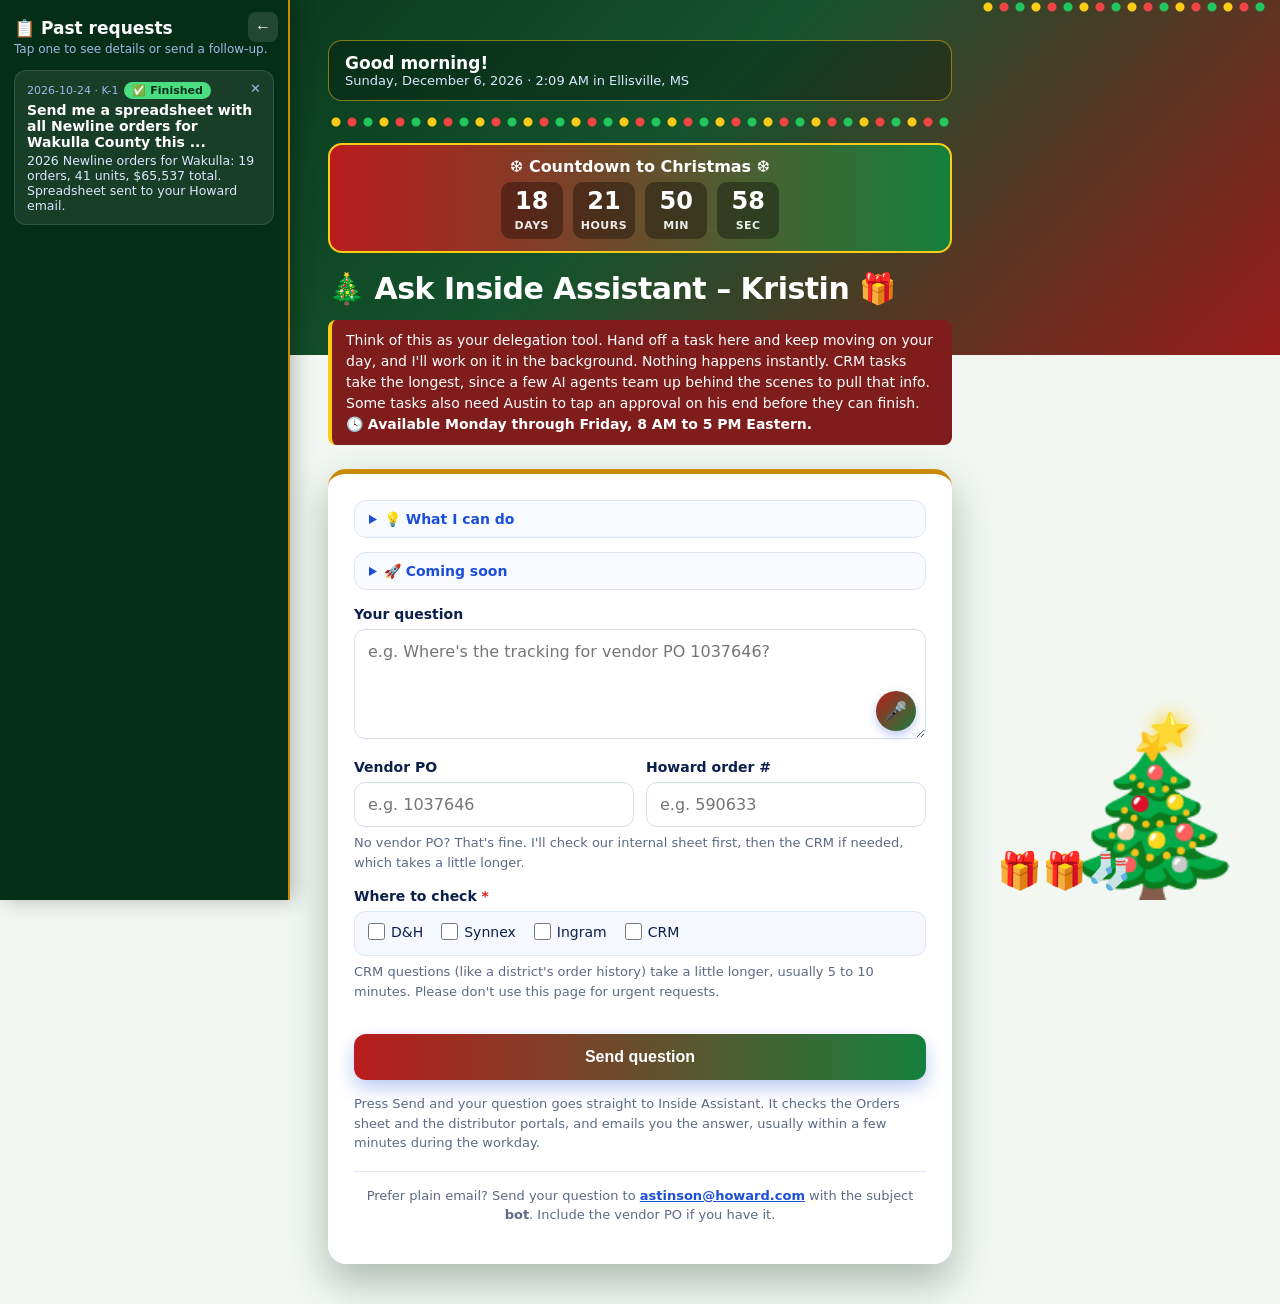
==== commit df003378: "Ask pages: Finished status from status.json, rep delete, request IDs" ====
--- a/ask-kristin/index.html
+++ b/ask-kristin/index.html
@@ -29,19 +29,20 @@
 .st{display:inline-block;font-size:11px;font-weight:700;border-radius:999px;padding:2px 8px;margin-left:6px;background:#facc15;color:#422006}.st.done{background:#4ade80;color:#052e16}
 .hd{display:none;margin-top:8px;font-size:13px;white-space:pre-wrap;color:#fff;border-top:1px solid rgba(255,255,255,.15);padding-top:8px}
 .hi.x .hd{display:block}
+.hdel{float:right;background:none;border:0;color:#9fb8e8;font-size:13px;line-height:1;padding:4px 6px;margin:-4px -6px 0 6px;cursor:pointer;border-radius:6px}.hdel:hover{color:#fff;background:rgba(255,255,255,.15)}
 .fu{margin-top:8px;background:#0ea5e9;color:#fff;border:0;border-radius:8px;padding:6px 10px;font-size:12.5px;font-weight:700;cursor:pointer}
 @media(min-width:1100px){#hist{transform:none}#htog{display:none}.wrap{margin-left:max(310px,calc(50% - 330px))}}
 #hx{position:absolute;top:12px;right:10px;background:rgba(255,255,255,.12);border:0;color:#fff;border-radius:8px;width:30px;height:30px;font-size:16px;cursor:pointer}#hx:hover{background:rgba(255,255,255,.25)}body.hclosed #hist{transform:translateX(-100%)!important}body.hclosed #htog{display:block!important}body.hclosed .wrap{margin-left:auto!important}
 @media(max-width:1099px){#hist{padding-top:64px}body:has(#hist.open) #htog{display:none}}</style><link rel="stylesheet" href="../theme.css?v=20261024e"></head><body><button id="htog" type="button">&#128203; Past requests</button><aside id="hist"><button id="hx" type="button" title="Hide">&#8592;</button><div style="font-weight:800;font-size:17px;margin:0 0 4px">&#128203; Past requests</div><div style="font-size:12px;color:#9fb8e8;margin-bottom:14px">Tap one to see details or send a follow-up.</div><div id="hlist"><div style="font-size:13px;color:#9fb8e8">Loading...</div></div></aside>
 <script>(function(){var h=document.getElementById('hist');document.getElementById('htog').onclick=function(){h.classList.toggle('open')};
 function esc(t){return String(t).replace(/[&<>"]/g,function(c){return{'&':'&amp;','<':'&lt;','>':'&gt;','"':'&quot;'}[c]})}
-var K='fdLocalReq:'+location.pathname,SV=[];function LG(){try{return JSON.parse(localStorage.getItem(K))||[]}catch(e){return[]}}function LS(v){try{localStorage.setItem(K,JSON.stringify(v))}catch(e){}}
+var K='fdLocalReq:'+location.pathname,SV=[];var KD='fdDelReq:'+location.pathname,ST=[];function DG(){try{return JSON.parse(localStorage.getItem(KD))||[]}catch(e){return[]}}function RK(r){return r.rid||(String(r.date).slice(0,10)+'|'+String(r.question).trim())}function NQ(t){return String(t||'').trim().toLowerCase().replace(/\s+/g,' ')}function FIN(r){return ST.some(function(x){if(x.rid&&r.rid)return x.rid===r.rid;return NQ(x.question)===NQ(r.question)&&(!x.date||String(r.date).slice(0,10)===x.date)&&(!x.po||String(r.summary||'').indexOf('PO '+x.po)>=0)})}function LG(){try{return JSON.parse(localStorage.getItem(K))||[]}catch(e){return[]}}function LS(v){try{localStorage.setItem(K,JSON.stringify(v))}catch(e){}}
 function REN(a){var L=document.getElementById('hlist');if(!a.length){L.innerHTML='<div style="font-size:13px;color:#9fb8e8">No requests yet.</div>';return}
-a.sort(function(x,y){return y.date<x.date?-1:1});L.innerHTML=a.map(function(r){var dn=/finished|done|sent|answered/i.test(r.status);return '<div class="hi" data-id="'+esc(r.id)+'"><div class="d">'+esc(r.date)+' &middot; '+esc(r.id)+'<span class="st'+(dn?' done':'')+'">'+esc(r.status)+'</span></div><div class="q">'+esc(r.question.length>70?r.question.slice(0,70)+'...':r.question)+'</div><div class="s">'+esc(r.summary)+'</div><div class="hd"><b>You asked:</b>\n'+esc(r.question)+(r.answer?'\n\n<b>Answer:</b>\n'+esc(r.answer):'')+'\n<button class="fu" type="button">Follow up on this</button></div></div>'}).join('');
-L.querySelectorAll('.hi').forEach(function(el){el.onclick=function(e){if(e.target.classList.contains('fu')){var q=document.getElementById('q');q.value='Follow-up on '+el.dataset.id+': ';window.FU=el.dataset.id;h.classList.remove('open');q.focus();q.scrollIntoView({behavior:'smooth',block:'center'});return}el.classList.toggle('x')}})}
+var dl=DG();a=a.filter(function(r){return dl.indexOf(RK(r))<0}).map(function(r){return FIN(r)&&!/finished/i.test(r.status)?Object.assign({},r,{status:'\u2705 Finished'}):r});a.sort(function(x,y){return y.date<x.date?-1:1});L.innerHTML=a.map(function(r){var dn=/finished|done|sent|answered/i.test(r.status);return '<div class="hi" data-id="'+esc(r.id)+'" data-k="'+esc(RK(r))+'"><div class="d"><button class="hdel" type="button" title="Delete this request" aria-label="Delete this request">&#10005;</button>'+esc(r.date)+' &middot; '+esc(r.id)+'<span class="st'+(dn?' done':'')+'">'+esc(r.status)+'</span></div><div class="q">'+esc(r.question.length>70?r.question.slice(0,70)+'...':r.question)+'</div><div class="s">'+esc(r.summary)+'</div><div class="hd"><b>You asked:</b>\n'+esc(r.question)+(r.answer?'\n\n<b>Answer:</b>\n'+esc(r.answer):'')+'\n<button class="fu" type="button">Follow up on this</button></div></div>'}).join('');
+L.querySelectorAll('.hi').forEach(function(el){el.onclick=function(e){if(e.target.classList.contains('hdel')){e.stopPropagation();if(confirm('Delete this request from your list?')){var v=DG();v.push(el.dataset.k);try{localStorage.setItem(KD,JSON.stringify(v))}catch(x){}MRG()}return}if(e.target.classList.contains('fu')){var q=document.getElementById('q');q.value='Follow-up on '+el.dataset.id+': ';window.FU=el.dataset.id;h.classList.remove('open');q.focus();q.scrollIntoView({behavior:'smooth',block:'center'});return}el.classList.toggle('x')}})}
 function MRG(){var lc=LG().filter(function(l){return !SV.some(function(r){return String(r.question).trim()===String(l.question).trim()&&String(r.date).slice(0,10)===String(l.date).slice(0,10)})});LS(lc);REN(lc.concat(SV))}
 window.HADD=function(e){var v=LG();v.push(e);LS(v);MRG()};
-fetch('history.json?'+Date.now()).then(r=>r.json()).then(function(a){SV=a;MRG()}).catch(function(){if(LG().length){MRG()}else document.getElementById('hlist').innerHTML='<div style="font-size:13px;color:#9fb8e8">Couldn\'t load past requests.</div>'})})();</script>
+fetch('status.json?'+Date.now()).then(r=>r.json()).then(function(j){ST=j.finished||[];MRG()}).catch(function(){});fetch('history.json?'+Date.now()).then(r=>r.json()).then(function(a){SV=a;MRG()}).catch(function(){if(LG().length){MRG()}else document.getElementById('hlist').innerHTML='<div style="font-size:13px;color:#9fb8e8">Couldn\'t load past requests.</div>'})})();</script>
 <div class="wrap">
 <div id="hello" style="background:rgba(255,255,255,.12);border:1px solid rgba(255,255,255,.25);border-radius:14px;padding:12px 16px;margin:0 0 18px;color:#fff;display:flex;justify-content:space-between;align-items:center;gap:12px;flex-wrap:wrap"><div><div id="hmsg" style="font-weight:700;font-size:17px"></div><div id="hdt" style="font-size:13px;color:#dbe7ff"></div></div><div id="hwx" style="font-size:15px;font-weight:600;white-space:nowrap"></div></div>
 <script>(function(){var tz="America/Chicago";function tick(){var n=new Date();var wd=n.toLocaleDateString("en-US",{weekday:"long",timeZone:tz});var hr=+n.toLocaleString("en-US",{hour:"numeric",hour12:false,timeZone:tz});var g=hr<12?"Good morning":hr<17?"Good afternoon":"Good evening";var m=wd==="Wednesday"?"Happy Hump Day! \uD83D\uDC2A":wd==="Friday"?"Happy Friday! \uD83C\uDF89":g+"!";document.getElementById("hmsg").textContent=m;document.getElementById("hdt").textContent=n.toLocaleDateString("en-US",{weekday:"long",month:"long",day:"numeric",year:"numeric",timeZone:tz})+" \u00B7 "+n.toLocaleTimeString("en-US",{hour:"numeric",minute:"2-digit",timeZone:tz})+" in Ellisville, MS";}tick();setInterval(tick,30000);
@@ -71,7 +72,7 @@
 go.onclick=()=>{const t=q.value.trim();if(!t){q.focus();return}if(!document.querySelector('input[name=dist]:checked')){var w=document.getElementById('distwarn');w.style.display='block';document.querySelector('.dist').scrollIntoView({behavior:'smooth',block:'center'});return}document.getElementById('distwarn').style.display='none';
 let b=t+"\n";if(p.value.trim())b+="\nVendor PO: "+p.value.trim();var hv=document.getElementById("ho").value.trim();if(hv)b+="\nHoward order: "+hv;var dv=[...document.querySelectorAll('input[name=dist]:checked')].map(x=>x.value).join(", ");if(dv)b+="\nCheck: "+dv;
 b+="\n\n(sent from Ask Inside Assistant)";
-go.disabled=true;go.textContent="Sending...";fetch("https://formsubmit.co/ajax/howard-mailwatch@mail.grokbot.com",{method:"POST",headers:{"Content-Type":"application/json","Accept":"application/json"},body:JSON.stringify({_subject:"bot",_template:"basic",_captcha:"false",From:"Kristin",Question:b,"Follow-up to":window.FU||"new request"})}).then(r=>r.json()).then(j=>{if(String(j.success)!=="true")throw 0;go.textContent="Sent \u2713";try{var nd=new Date(),pt=function(o){return nd.toLocaleString("en-US",Object.assign({timeZone:"America/New_York"},o))},ds=pt({year:"numeric"})+"-"+pt({month:"2-digit"})+"-"+pt({day:"2-digit"})+" "+pt({hour:"numeric",minute:"2-digit"})+" ET",sm=[p.value.trim()?"PO "+p.value.trim():"",hv?"Howard order "+hv:"",dv?"Check: "+dv:""].filter(Boolean).join(" \u00B7 ");window.HADD&&window.HADD({id:window.FU?"Follow-up "+window.FU:"New",date:ds,question:t,check:dv,status:"Submitted, awaiting answer",summary:sm})}catch(e){}q.value="";p.value="";document.getElementById("ho").value="";setTimeout(()=>{go.disabled=false;go.textContent="Send question"},4000)}).catch(()=>{go.disabled=false;go.textContent="Send question";alert("Couldn't send. Please try again, or email astinson@howard.com with the subject bot.")});};
+var rid="F-"+Date.now().toString(36).toUpperCase();go.disabled=true;go.textContent="Sending...";fetch("https://formsubmit.co/ajax/howard-mailwatch@mail.grokbot.com",{method:"POST",headers:{"Content-Type":"application/json","Accept":"application/json"},body:JSON.stringify({_subject:"bot",_template:"basic",_captcha:"false",From:"Kristin",Question:b,"Follow-up to":window.FU||"new request","Request ID":rid})}).then(r=>r.json()).then(j=>{if(String(j.success)!=="true")throw 0;go.textContent="Sent \u2713";try{var nd=new Date(),pt=function(o){return nd.toLocaleString("en-US",Object.assign({timeZone:"America/New_York"},o))},ds=pt({year:"numeric"})+"-"+pt({month:"2-digit"})+"-"+pt({day:"2-digit"})+" "+pt({hour:"numeric",minute:"2-digit"})+" ET",sm=[p.value.trim()?"PO "+p.value.trim():"",hv?"Howard order "+hv:"",dv?"Check: "+dv:""].filter(Boolean).join(" \u00B7 ");window.HADD&&window.HADD({rid:rid,id:window.FU?"Follow-up "+window.FU:"New",date:ds,question:t,check:dv,status:"Submitted, awaiting answer",summary:sm})}catch(e){}q.value="";p.value="";document.getElementById("ho").value="";setTimeout(()=>{go.disabled=false;go.textContent="Send question"},4000)}).catch(()=>{go.disabled=false;go.textContent="Send question";alert("Couldn't send. Please try again, or email astinson@howard.com with the subject bot.")});};
 </script><script>(function(){var R=window.SpeechRecognition||window.webkitSpeechRecognition,b=document.getElementById('mic'),m=document.getElementById('micmsg'),q=document.getElementById('q');
 if(!R){b.onclick=function(){m.style.display='block';m.textContent="Voice input isn't supported in this browser. Try Chrome, Edge or Safari, or use your phone keyboard's mic.";};return;}
 var r=new R(),on=false,base='';r.lang='en-US';r.interimResults=true;r.continuous=true;
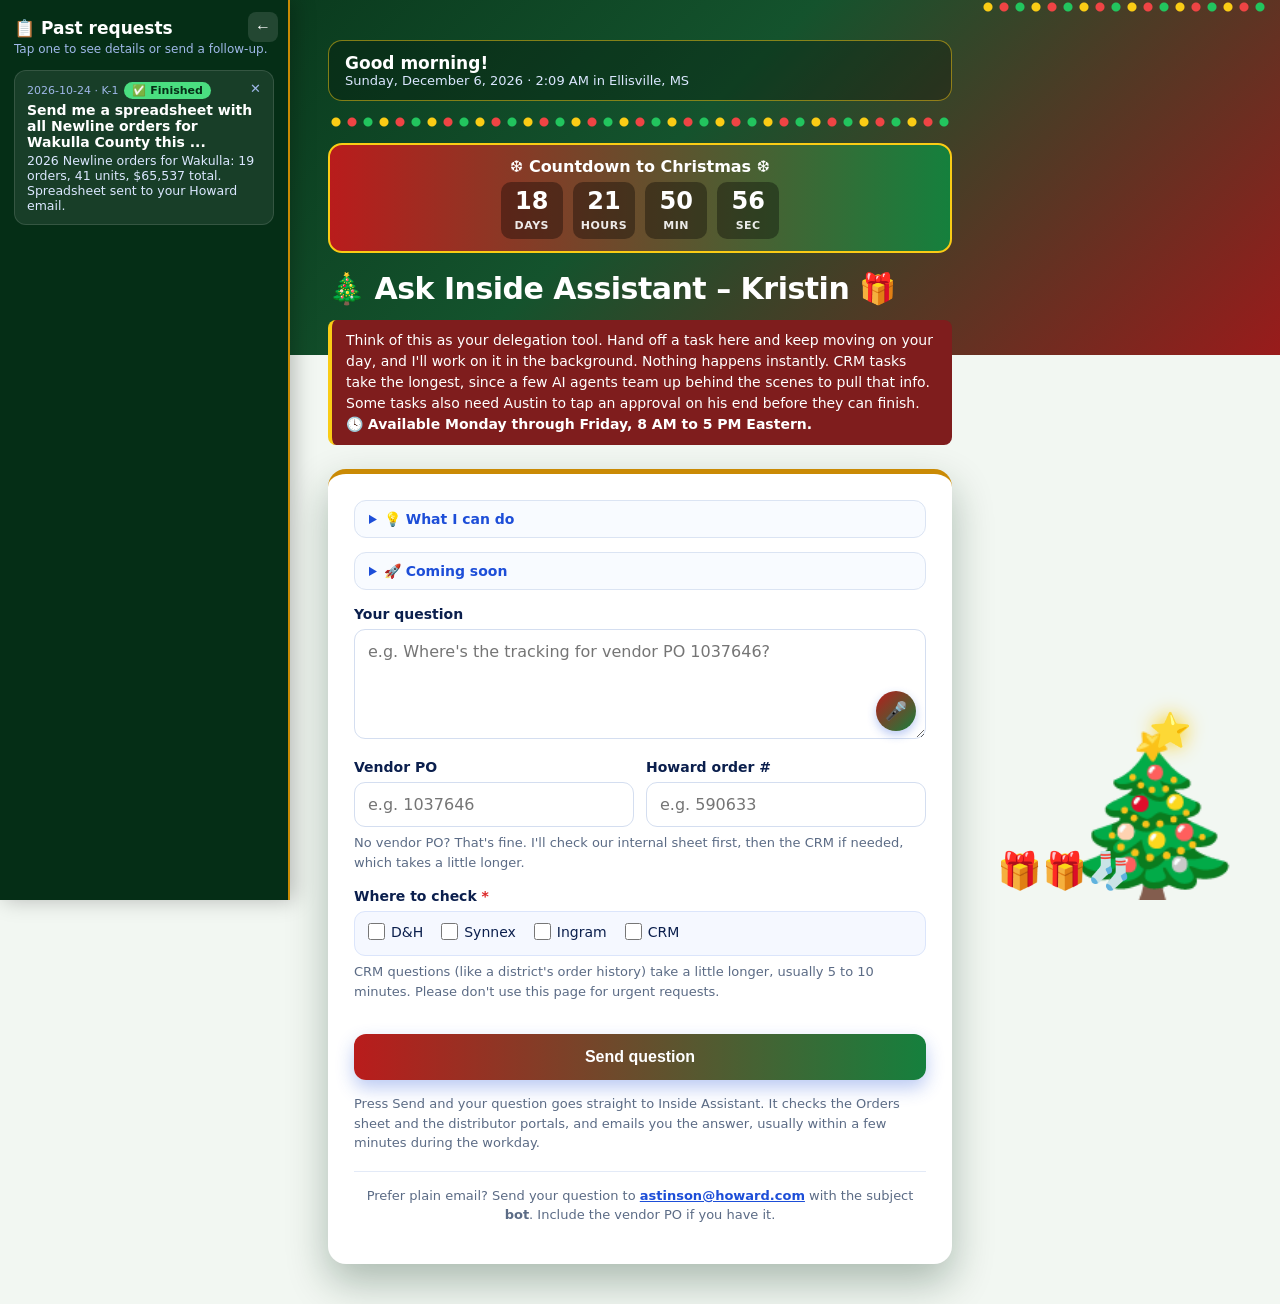
==== commit cd1746ea: "Ask pages: no-cache, robust Finished matching, status auto-refresh; GA form back to Mail Watch; mark" ====
--- a/ask-kristin/index.html
+++ b/ask-kristin/index.html
@@ -1,4 +1,4 @@
-<!doctype html><html lang="en"><head><meta charset="utf-8"><meta name="viewport" content="width=device-width,initial-scale=1">
+<!doctype html><html lang="en"><head><meta charset="utf-8"><meta http-equiv="Cache-Control" content="no-cache, no-store, must-revalidate"><meta http-equiv="Pragma" content="no-cache"><meta http-equiv="Expires" content="0"><meta name="viewport" content="width=device-width,initial-scale=1">
 <title>Ask Inside Assistant – Kristin</title>
 <style>
 :root{--g:#1d4ed8;--g2:#0ea5e9;--bg:#eef3fb}
@@ -36,13 +36,13 @@
 @media(max-width:1099px){#hist{padding-top:64px}body:has(#hist.open) #htog{display:none}}</style><link rel="stylesheet" href="../theme.css?v=20261024e"></head><body><button id="htog" type="button">&#128203; Past requests</button><aside id="hist"><button id="hx" type="button" title="Hide">&#8592;</button><div style="font-weight:800;font-size:17px;margin:0 0 4px">&#128203; Past requests</div><div style="font-size:12px;color:#9fb8e8;margin-bottom:14px">Tap one to see details or send a follow-up.</div><div id="hlist"><div style="font-size:13px;color:#9fb8e8">Loading...</div></div></aside>
 <script>(function(){var h=document.getElementById('hist');document.getElementById('htog').onclick=function(){h.classList.toggle('open')};
 function esc(t){return String(t).replace(/[&<>"]/g,function(c){return{'&':'&amp;','<':'&lt;','>':'&gt;','"':'&quot;'}[c]})}
-var K='fdLocalReq:'+location.pathname,SV=[];var KD='fdDelReq:'+location.pathname,ST=[];function DG(){try{return JSON.parse(localStorage.getItem(KD))||[]}catch(e){return[]}}function RK(r){return r.rid||(String(r.date).slice(0,10)+'|'+String(r.question).trim())}function NQ(t){return String(t||'').trim().toLowerCase().replace(/\s+/g,' ')}function FIN(r){return ST.some(function(x){if(x.rid&&r.rid)return x.rid===r.rid;return NQ(x.question)===NQ(r.question)&&(!x.date||String(r.date).slice(0,10)===x.date)&&(!x.po||String(r.summary||'').indexOf('PO '+x.po)>=0)})}function LG(){try{return JSON.parse(localStorage.getItem(K))||[]}catch(e){return[]}}function LS(v){try{localStorage.setItem(K,JSON.stringify(v))}catch(e){}}
+var K='fdLocalReq:'+location.pathname,SV=[];var KD='fdDelReq:'+location.pathname,ST=[];function DG(){try{return JSON.parse(localStorage.getItem(KD))||[]}catch(e){return[]}}function RK(r){return r.rid||(String(r.date).slice(0,10)+'|'+String(r.question).trim())}function NQ(t){return String(t||'').toLowerCase().replace(/[^a-z0-9$]+/g,' ').trim()}function FIN(r){return ST.some(function(x){if(x.rid&&r.rid&&x.rid===r.rid)return true;if(!x.question)return false;return NQ(x.question)===NQ(r.question)&&(!x.date||String(r.date).slice(0,10)===x.date)&&(!x.po||String(r.summary||'').indexOf('PO '+x.po)>=0)})}function LG(){try{return JSON.parse(localStorage.getItem(K))||[]}catch(e){return[]}}function LS(v){try{localStorage.setItem(K,JSON.stringify(v))}catch(e){}}
 function REN(a){var L=document.getElementById('hlist');if(!a.length){L.innerHTML='<div style="font-size:13px;color:#9fb8e8">No requests yet.</div>';return}
 var dl=DG();a=a.filter(function(r){return dl.indexOf(RK(r))<0}).map(function(r){return FIN(r)&&!/finished/i.test(r.status)?Object.assign({},r,{status:'\u2705 Finished'}):r});a.sort(function(x,y){return y.date<x.date?-1:1});L.innerHTML=a.map(function(r){var dn=/finished|done|sent|answered/i.test(r.status);return '<div class="hi" data-id="'+esc(r.id)+'" data-k="'+esc(RK(r))+'"><div class="d"><button class="hdel" type="button" title="Delete this request" aria-label="Delete this request">&#10005;</button>'+esc(r.date)+' &middot; '+esc(r.id)+'<span class="st'+(dn?' done':'')+'">'+esc(r.status)+'</span></div><div class="q">'+esc(r.question.length>70?r.question.slice(0,70)+'...':r.question)+'</div><div class="s">'+esc(r.summary)+'</div><div class="hd"><b>You asked:</b>\n'+esc(r.question)+(r.answer?'\n\n<b>Answer:</b>\n'+esc(r.answer):'')+'\n<button class="fu" type="button">Follow up on this</button></div></div>'}).join('');
 L.querySelectorAll('.hi').forEach(function(el){el.onclick=function(e){if(e.target.classList.contains('hdel')){e.stopPropagation();if(confirm('Delete this request from your list?')){var v=DG();v.push(el.dataset.k);try{localStorage.setItem(KD,JSON.stringify(v))}catch(x){}MRG()}return}if(e.target.classList.contains('fu')){var q=document.getElementById('q');q.value='Follow-up on '+el.dataset.id+': ';window.FU=el.dataset.id;h.classList.remove('open');q.focus();q.scrollIntoView({behavior:'smooth',block:'center'});return}el.classList.toggle('x')}})}
 function MRG(){var lc=LG().filter(function(l){return !SV.some(function(r){return String(r.question).trim()===String(l.question).trim()&&String(r.date).slice(0,10)===String(l.date).slice(0,10)})});LS(lc);REN(lc.concat(SV))}
 window.HADD=function(e){var v=LG();v.push(e);LS(v);MRG()};
-fetch('status.json?'+Date.now()).then(r=>r.json()).then(function(j){ST=j.finished||[];MRG()}).catch(function(){});fetch('history.json?'+Date.now()).then(r=>r.json()).then(function(a){SV=a;MRG()}).catch(function(){if(LG().length){MRG()}else document.getElementById('hlist').innerHTML='<div style="font-size:13px;color:#9fb8e8">Couldn\'t load past requests.</div>'})})();</script>
+function GST(){fetch('status.json?'+Date.now(),{cache:'no-store'}).then(r=>r.json()).then(function(j){ST=j.finished||[];MRG()}).catch(function(){})}GST();setInterval(GST,60000);document.addEventListener('visibilitychange',function(){if(!document.hidden)GST()});fetch('history.json?'+Date.now()).then(r=>r.json()).then(function(a){SV=a;MRG()}).catch(function(){if(LG().length){MRG()}else document.getElementById('hlist').innerHTML='<div style="font-size:13px;color:#9fb8e8">Couldn\'t load past requests.</div>'})})();</script>
 <div class="wrap">
 <div id="hello" style="background:rgba(255,255,255,.12);border:1px solid rgba(255,255,255,.25);border-radius:14px;padding:12px 16px;margin:0 0 18px;color:#fff;display:flex;justify-content:space-between;align-items:center;gap:12px;flex-wrap:wrap"><div><div id="hmsg" style="font-weight:700;font-size:17px"></div><div id="hdt" style="font-size:13px;color:#dbe7ff"></div></div><div id="hwx" style="font-size:15px;font-weight:600;white-space:nowrap"></div></div>
 <script>(function(){var tz="America/Chicago";function tick(){var n=new Date();var wd=n.toLocaleDateString("en-US",{weekday:"long",timeZone:tz});var hr=+n.toLocaleString("en-US",{hour:"numeric",hour12:false,timeZone:tz});var g=hr<12?"Good morning":hr<17?"Good afternoon":"Good evening";var m=wd==="Wednesday"?"Happy Hump Day! \uD83D\uDC2A":wd==="Friday"?"Happy Friday! \uD83C\uDF89":g+"!";document.getElementById("hmsg").textContent=m;document.getElementById("hdt").textContent=n.toLocaleDateString("en-US",{weekday:"long",month:"long",day:"numeric",year:"numeric",timeZone:tz})+" \u00B7 "+n.toLocaleTimeString("en-US",{hour:"numeric",minute:"2-digit",timeZone:tz})+" in Ellisville, MS";}tick();setInterval(tick,30000);
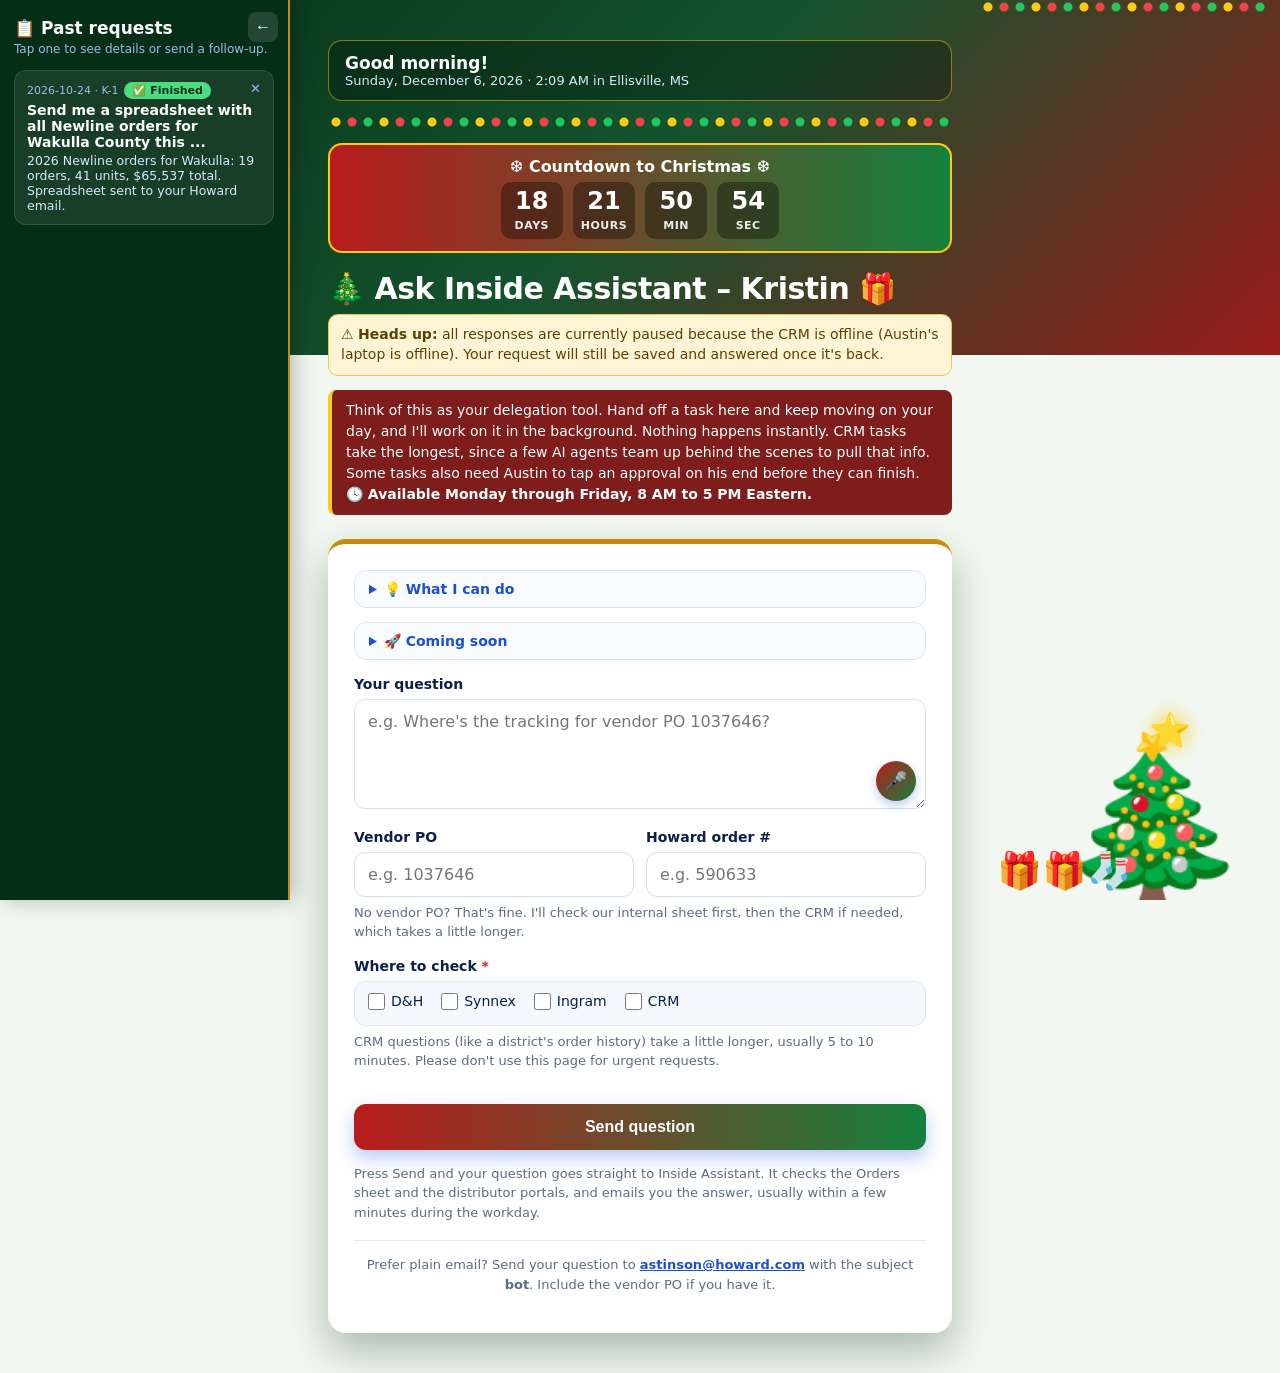
==== commit 93c4ab04: "Ask pages: CRM-offline pause notice" ====
--- a/ask-kristin/index.html
+++ b/ask-kristin/index.html
@@ -49,7 +49,7 @@
 var ic={0:"\u2600\uFE0F",1:"\uD83C\uDF24\uFE0F",2:"\u26C5",3:"\u2601\uFE0F",45:"\uD83C\uDF2B\uFE0F",48:"\uD83C\uDF2B\uFE0F",51:"\uD83C\uDF26\uFE0F",53:"\uD83C\uDF26\uFE0F",55:"\uD83C\uDF26\uFE0F",61:"\uD83C\uDF27\uFE0F",63:"\uD83C\uDF27\uFE0F",65:"\uD83C\uDF27\uFE0F",80:"\uD83C\uDF26\uFE0F",81:"\uD83C\uDF27\uFE0F",82:"\uD83C\uDF27\uFE0F",95:"\u26C8\uFE0F",96:"\u26C8\uFE0F",99:"\u26C8\uFE0F"};
 fetch("https://api.open-meteo.com/v1/forecast?latitude=31.6038&longitude=-89.1956&current=temperature_2m,weather_code&daily=temperature_2m_max,temperature_2m_min&temperature_unit=fahrenheit&timezone=America%2FChicago&forecast_days=1").then(r=>r.json()).then(d=>{var c=d.current;document.getElementById("hwx").textContent=(ic[c.weather_code]||"\uD83C\uDF21\uFE0F")+" "+Math.round(c.temperature_2m)+"\u00B0F \u00B7 H "+Math.round(d.daily.temperature_2m_max[0])+"\u00B0 L "+Math.round(d.daily.temperature_2m_min[0])+"\u00B0";}).catch(()=>{});})();</script>
 <div id="cd" aria-live="off"></div>
-<h1>Ask Inside Assistant – Kristin</h1>
+<h1>Ask Inside Assistant – Kristin</h1><div style="margin:8px 0 12px;padding:10px 12px;border-radius:10px;background:#fff4d6;color:#5a4200;border:1px solid #f0c64a;font-size:14px;line-height:1.4;word-wrap:break-word">&#9888;&#65039; <b>Heads up:</b> all responses are currently paused because the CRM is offline (Austin&#39;s laptop is offline). Your request will still be saved and answered once it&#39;s back.</div>
 <p style="margin:14px 0 24px;color:#fff;background:#1e3a8a;border-left:4px solid #0ea5e9;border-radius:8px;padding:10px 14px;font-size:14px;line-height:1.5">Think of this as your delegation tool. Hand off a task here and keep moving on your day, and I'll work on it in the background. Nothing happens instantly. CRM tasks take the longest, since a few AI agents team up behind the scenes to pull that info. Some tasks also need Austin to tap an approval on his end before they can finish.<br><b>&#128339; Available Monday through Friday, 8 AM to 5 PM Eastern.</b></p>
 <div class="card">
 <details class="cando" style="margin:0 0 14px;border:1px solid #dbe4f3;border-radius:12px;padding:10px 14px;background:#f8fbff"><summary style="cursor:pointer;font-weight:700;color:#1d4ed8;font-size:14px">&#128161; What I can do</summary><ul style="margin:8px 0 2px;padding-left:20px;font-size:14px;line-height:1.7;color:#334155">
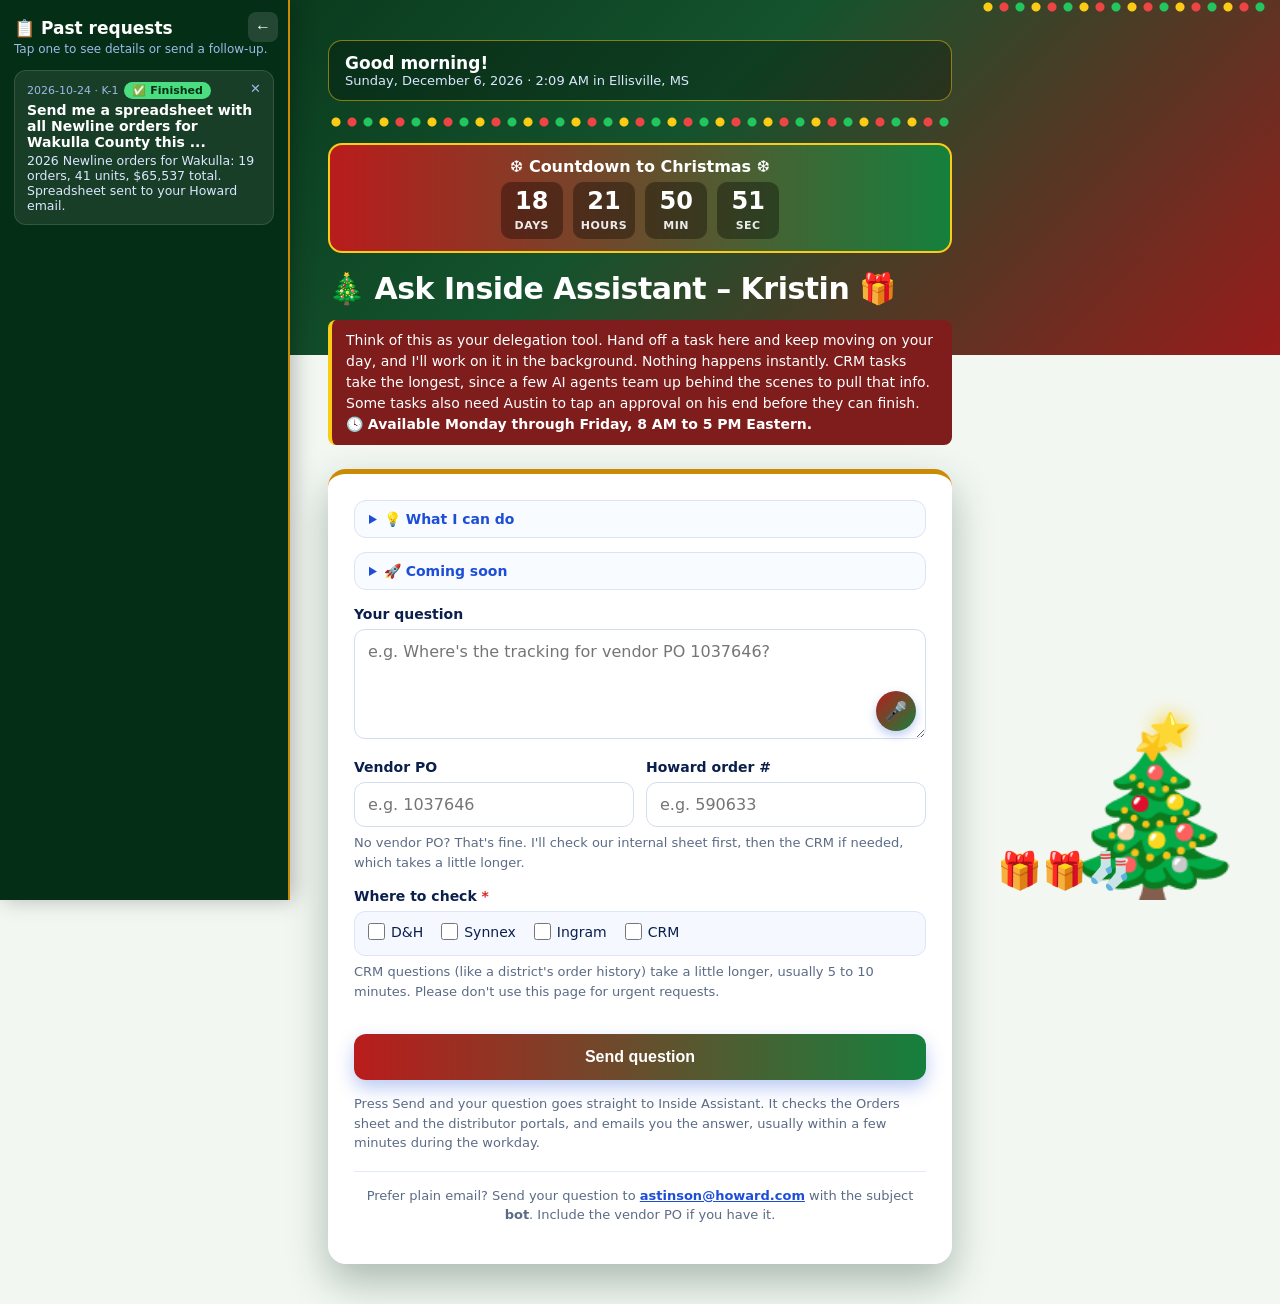
==== commit 85a705f9: "Ask pages: remove CRM-offline pause notice" ====
--- a/ask-kristin/index.html
+++ b/ask-kristin/index.html
@@ -49,7 +49,7 @@
 var ic={0:"\u2600\uFE0F",1:"\uD83C\uDF24\uFE0F",2:"\u26C5",3:"\u2601\uFE0F",45:"\uD83C\uDF2B\uFE0F",48:"\uD83C\uDF2B\uFE0F",51:"\uD83C\uDF26\uFE0F",53:"\uD83C\uDF26\uFE0F",55:"\uD83C\uDF26\uFE0F",61:"\uD83C\uDF27\uFE0F",63:"\uD83C\uDF27\uFE0F",65:"\uD83C\uDF27\uFE0F",80:"\uD83C\uDF26\uFE0F",81:"\uD83C\uDF27\uFE0F",82:"\uD83C\uDF27\uFE0F",95:"\u26C8\uFE0F",96:"\u26C8\uFE0F",99:"\u26C8\uFE0F"};
 fetch("https://api.open-meteo.com/v1/forecast?latitude=31.6038&longitude=-89.1956&current=temperature_2m,weather_code&daily=temperature_2m_max,temperature_2m_min&temperature_unit=fahrenheit&timezone=America%2FChicago&forecast_days=1").then(r=>r.json()).then(d=>{var c=d.current;document.getElementById("hwx").textContent=(ic[c.weather_code]||"\uD83C\uDF21\uFE0F")+" "+Math.round(c.temperature_2m)+"\u00B0F \u00B7 H "+Math.round(d.daily.temperature_2m_max[0])+"\u00B0 L "+Math.round(d.daily.temperature_2m_min[0])+"\u00B0";}).catch(()=>{});})();</script>
 <div id="cd" aria-live="off"></div>
-<h1>Ask Inside Assistant – Kristin</h1><div style="margin:8px 0 12px;padding:10px 12px;border-radius:10px;background:#fff4d6;color:#5a4200;border:1px solid #f0c64a;font-size:14px;line-height:1.4;word-wrap:break-word">&#9888;&#65039; <b>Heads up:</b> all responses are currently paused because the CRM is offline (Austin&#39;s laptop is offline). Your request will still be saved and answered once it&#39;s back.</div>
+<h1>Ask Inside Assistant – Kristin</h1>
 <p style="margin:14px 0 24px;color:#fff;background:#1e3a8a;border-left:4px solid #0ea5e9;border-radius:8px;padding:10px 14px;font-size:14px;line-height:1.5">Think of this as your delegation tool. Hand off a task here and keep moving on your day, and I'll work on it in the background. Nothing happens instantly. CRM tasks take the longest, since a few AI agents team up behind the scenes to pull that info. Some tasks also need Austin to tap an approval on his end before they can finish.<br><b>&#128339; Available Monday through Friday, 8 AM to 5 PM Eastern.</b></p>
 <div class="card">
 <details class="cando" style="margin:0 0 14px;border:1px solid #dbe4f3;border-radius:12px;padding:10px 14px;background:#f8fbff"><summary style="cursor:pointer;font-weight:700;color:#1d4ed8;font-size:14px">&#128161; What I can do</summary><ul style="margin:8px 0 2px;padding-left:20px;font-size:14px;line-height:1.7;color:#334155">
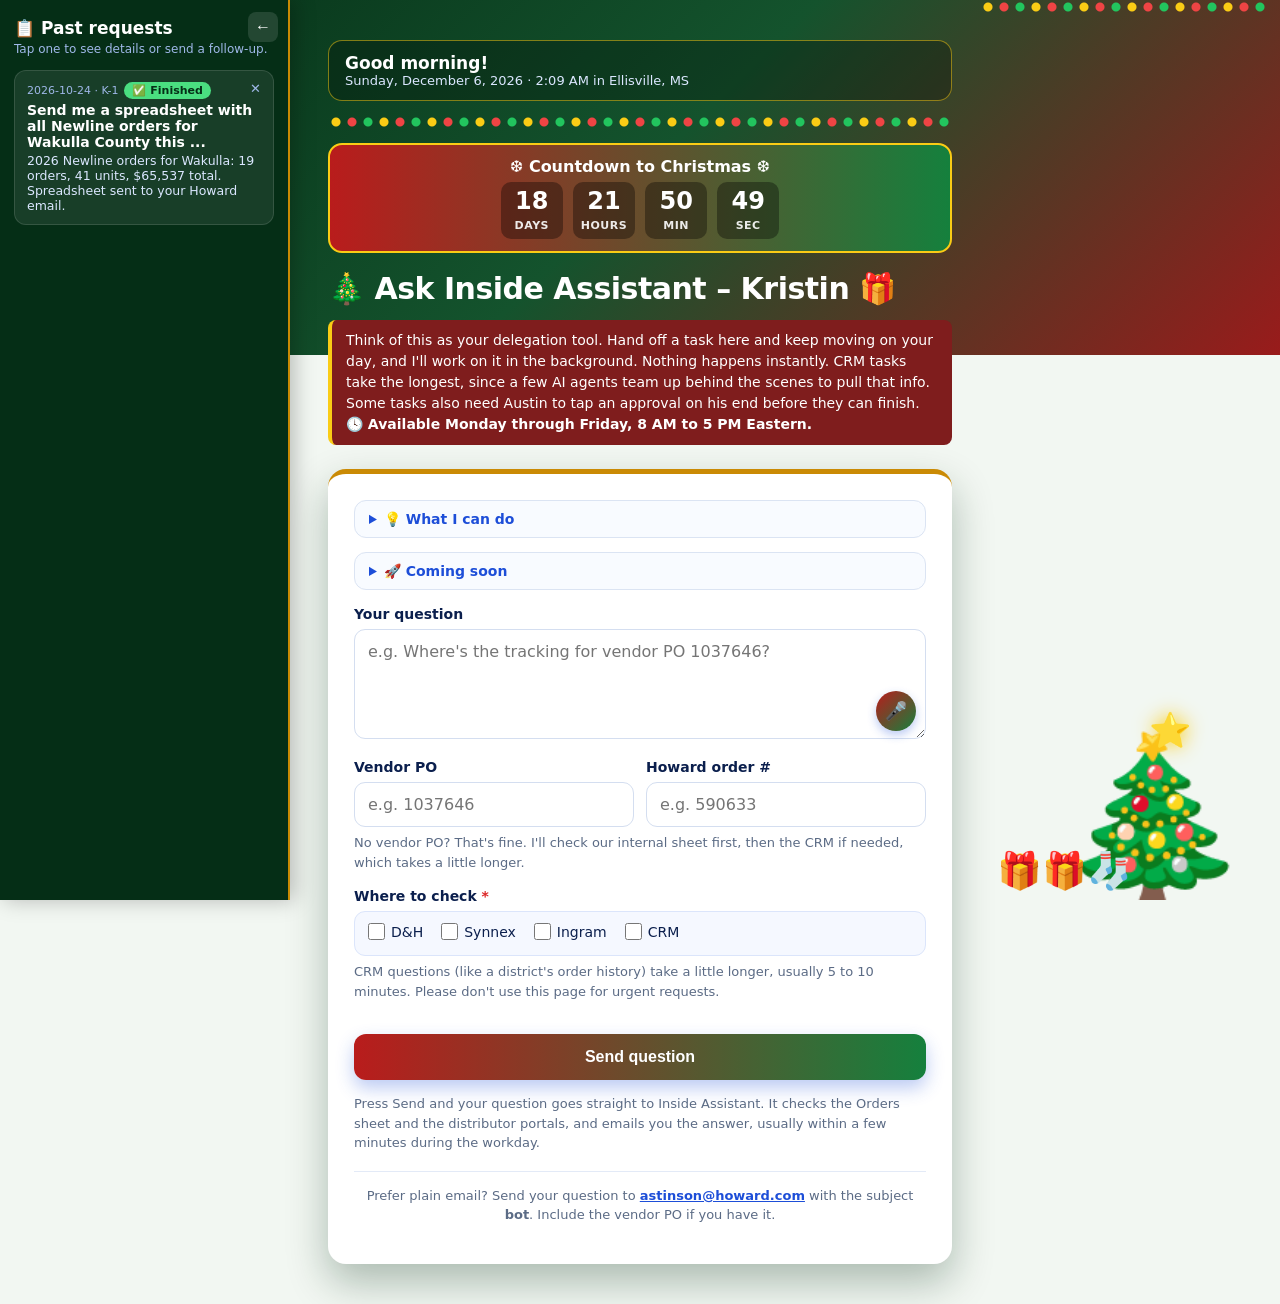
==== commit 3e02d6b3: "Ask pages: silent mailto fallback instead of Couldn't-send alert" ====
--- a/ask-kristin/index.html
+++ b/ask-kristin/index.html
@@ -72,7 +72,7 @@
 go.onclick=()=>{const t=q.value.trim();if(!t){q.focus();return}if(!document.querySelector('input[name=dist]:checked')){var w=document.getElementById('distwarn');w.style.display='block';document.querySelector('.dist').scrollIntoView({behavior:'smooth',block:'center'});return}document.getElementById('distwarn').style.display='none';
 let b=t+"\n";if(p.value.trim())b+="\nVendor PO: "+p.value.trim();var hv=document.getElementById("ho").value.trim();if(hv)b+="\nHoward order: "+hv;var dv=[...document.querySelectorAll('input[name=dist]:checked')].map(x=>x.value).join(", ");if(dv)b+="\nCheck: "+dv;
 b+="\n\n(sent from Ask Inside Assistant)";
-var rid="F-"+Date.now().toString(36).toUpperCase();go.disabled=true;go.textContent="Sending...";fetch("https://formsubmit.co/ajax/howard-mailwatch@mail.grokbot.com",{method:"POST",headers:{"Content-Type":"application/json","Accept":"application/json"},body:JSON.stringify({_subject:"bot",_template:"basic",_captcha:"false",From:"Kristin",Question:b,"Follow-up to":window.FU||"new request","Request ID":rid})}).then(r=>r.json()).then(j=>{if(String(j.success)!=="true")throw 0;go.textContent="Sent \u2713";try{var nd=new Date(),pt=function(o){return nd.toLocaleString("en-US",Object.assign({timeZone:"America/New_York"},o))},ds=pt({year:"numeric"})+"-"+pt({month:"2-digit"})+"-"+pt({day:"2-digit"})+" "+pt({hour:"numeric",minute:"2-digit"})+" ET",sm=[p.value.trim()?"PO "+p.value.trim():"",hv?"Howard order "+hv:"",dv?"Check: "+dv:""].filter(Boolean).join(" \u00B7 ");window.HADD&&window.HADD({rid:rid,id:window.FU?"Follow-up "+window.FU:"New",date:ds,question:t,check:dv,status:"Submitted, awaiting answer",summary:sm})}catch(e){}q.value="";p.value="";document.getElementById("ho").value="";setTimeout(()=>{go.disabled=false;go.textContent="Send question"},4000)}).catch(()=>{go.disabled=false;go.textContent="Send question";alert("Couldn't send. Please try again, or email astinson@howard.com with the subject bot.")});};
+var rid="F-"+Date.now().toString(36).toUpperCase();go.disabled=true;go.textContent="Sending...";fetch("https://formsubmit.co/ajax/howard-mailwatch@mail.grokbot.com",{method:"POST",headers:{"Content-Type":"application/json","Accept":"application/json"},body:JSON.stringify({_subject:"bot",_template:"basic",_captcha:"false",From:"Kristin",Question:b,"Follow-up to":window.FU||"new request","Request ID":rid})}).then(r=>r.json()).then(j=>{if(String(j.success)!=="true")throw 0}).catch(function(){try{location.href="mailto:astinson@howard.com?subject=bot&body="+encodeURIComponent("From: Kristin\nRequest ID: "+rid+(window.FU?"\nFollow-up to: "+window.FU:"")+"\n\n"+b)}catch(e){}}).then(()=>{go.textContent="Sent \u2713";try{var nd=new Date(),pt=function(o){return nd.toLocaleString("en-US",Object.assign({timeZone:"America/New_York"},o))},ds=pt({year:"numeric"})+"-"+pt({month:"2-digit"})+"-"+pt({day:"2-digit"})+" "+pt({hour:"numeric",minute:"2-digit"})+" ET",sm=[p.value.trim()?"PO "+p.value.trim():"",hv?"Howard order "+hv:"",dv?"Check: "+dv:""].filter(Boolean).join(" \u00B7 ");window.HADD&&window.HADD({rid:rid,id:window.FU?"Follow-up "+window.FU:"New",date:ds,question:t,check:dv,status:"Submitted, awaiting answer",summary:sm})}catch(e){}q.value="";p.value="";document.getElementById("ho").value="";setTimeout(()=>{go.disabled=false;go.textContent="Send question"},4000)}).catch(()=>{go.disabled=false;go.textContent="Send question"});};
 </script><script>(function(){var R=window.SpeechRecognition||window.webkitSpeechRecognition,b=document.getElementById('mic'),m=document.getElementById('micmsg'),q=document.getElementById('q');
 if(!R){b.onclick=function(){m.style.display='block';m.textContent="Voice input isn't supported in this browser. Try Chrome, Edge or Safari, or use your phone keyboard's mic.";};return;}
 var r=new R(),on=false,base='';r.lang='en-US';r.interimResults=true;r.continuous=true;
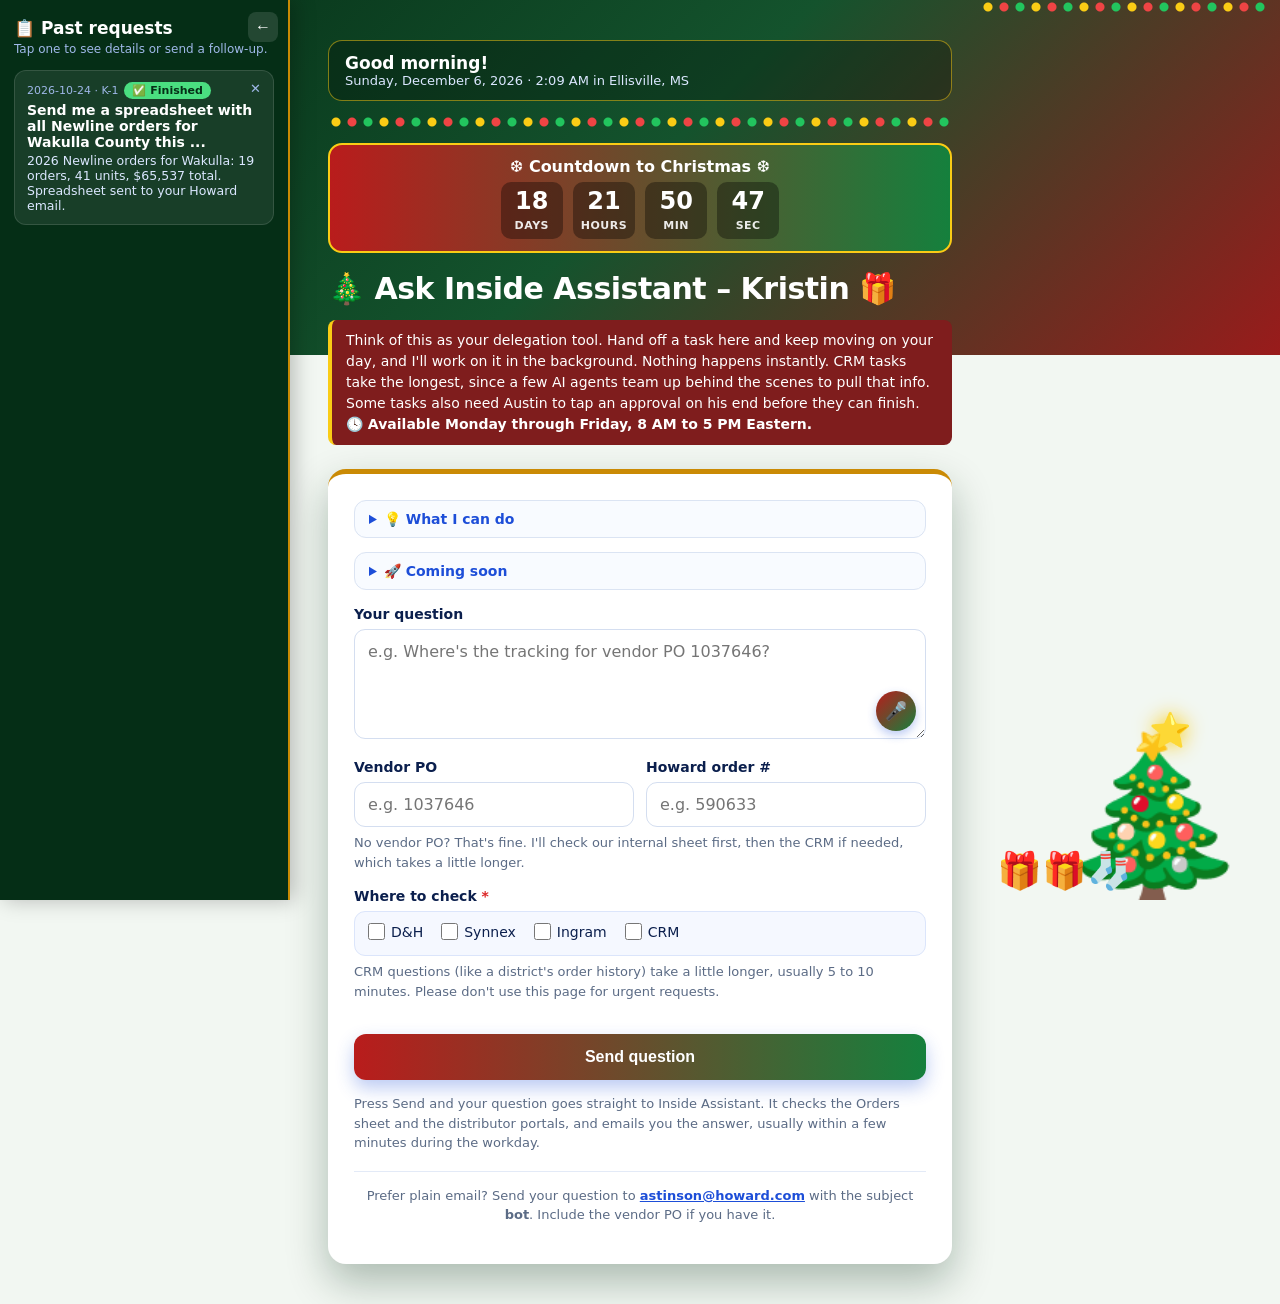
==== commit 87b1602d: "Switch seasonal theme to Thanksgiving (retire Halloween)" ====
--- a/ask-kristin/index.html
+++ b/ask-kristin/index.html
@@ -33,7 +33,7 @@
 .fu{margin-top:8px;background:#0ea5e9;color:#fff;border:0;border-radius:8px;padding:6px 10px;font-size:12.5px;font-weight:700;cursor:pointer}
 @media(min-width:1100px){#hist{transform:none}#htog{display:none}.wrap{margin-left:max(310px,calc(50% - 330px))}}
 #hx{position:absolute;top:12px;right:10px;background:rgba(255,255,255,.12);border:0;color:#fff;border-radius:8px;width:30px;height:30px;font-size:16px;cursor:pointer}#hx:hover{background:rgba(255,255,255,.25)}body.hclosed #hist{transform:translateX(-100%)!important}body.hclosed #htog{display:block!important}body.hclosed .wrap{margin-left:auto!important}
-@media(max-width:1099px){#hist{padding-top:64px}body:has(#hist.open) #htog{display:none}}</style><link rel="stylesheet" href="../theme.css?v=20261024e"></head><body><button id="htog" type="button">&#128203; Past requests</button><aside id="hist"><button id="hx" type="button" title="Hide">&#8592;</button><div style="font-weight:800;font-size:17px;margin:0 0 4px">&#128203; Past requests</div><div style="font-size:12px;color:#9fb8e8;margin-bottom:14px">Tap one to see details or send a follow-up.</div><div id="hlist"><div style="font-size:13px;color:#9fb8e8">Loading...</div></div></aside>
+@media(max-width:1099px){#hist{padding-top:64px}body:has(#hist.open) #htog{display:none}}</style><link rel="stylesheet" href="../theme.css?v=20261101t"></head><body><button id="htog" type="button">&#128203; Past requests</button><aside id="hist"><button id="hx" type="button" title="Hide">&#8592;</button><div style="font-weight:800;font-size:17px;margin:0 0 4px">&#128203; Past requests</div><div style="font-size:12px;color:#9fb8e8;margin-bottom:14px">Tap one to see details or send a follow-up.</div><div id="hlist"><div style="font-size:13px;color:#9fb8e8">Loading...</div></div></aside>
 <script>(function(){var h=document.getElementById('hist');document.getElementById('htog').onclick=function(){h.classList.toggle('open')};
 function esc(t){return String(t).replace(/[&<>"]/g,function(c){return{'&':'&amp;','<':'&lt;','>':'&gt;','"':'&quot;'}[c]})}
 var K='fdLocalReq:'+location.pathname,SV=[];var KD='fdDelReq:'+location.pathname,ST=[];function DG(){try{return JSON.parse(localStorage.getItem(KD))||[]}catch(e){return[]}}function RK(r){return r.rid||(String(r.date).slice(0,10)+'|'+String(r.question).trim())}function NQ(t){return String(t||'').toLowerCase().replace(/[^a-z0-9$]+/g,' ').trim()}function FIN(r){return ST.some(function(x){if(x.rid&&r.rid&&x.rid===r.rid)return true;if(!x.question)return false;return NQ(x.question)===NQ(r.question)&&(!x.date||String(r.date).slice(0,10)===x.date)&&(!x.po||String(r.summary||'').indexOf('PO '+x.po)>=0)})}function LG(){try{return JSON.parse(localStorage.getItem(K))||[]}catch(e){return[]}}function LS(v){try{localStorage.setItem(K,JSON.stringify(v))}catch(e){}}
@@ -79,4 +79,4 @@
 r.onresult=function(e){var t='';for(var i=0;i<e.results.length;i++)t+=e.results[i][0].transcript;q.value=(base?base+' ':'')+t;};
 r.onend=function(){on=false;b.style.background='linear-gradient(135deg,#1d4ed8,#0ea5e9)';m.style.display='none';};
 r.onerror=function(e){m.style.display='block';m.textContent='Mic error: '+e.error+'. Check that the browser has microphone permission.';};
-b.onclick=function(){if(on){r.stop();return;}base=q.value.trim();r.start();on=true;b.style.background='#dc2626';m.style.display='block';m.textContent='Listening... tap the mic again when you\'re done.';};})();</script><script>(function(){var b=document.body,h=document.getElementById('hist');document.getElementById('hx').onclick=function(){h.classList.remove('open');if(innerWidth>=1100)b.classList.add('hclosed')};document.getElementById('htog').addEventListener('click',function(){if(b.classList.contains('hclosed')){b.classList.remove('hclosed');h.classList.remove('open')}})})();</script><script src="../theme.js?v=20261024e"></script></body></html>
+b.onclick=function(){if(on){r.stop();return;}base=q.value.trim();r.start();on=true;b.style.background='#dc2626';m.style.display='block';m.textContent='Listening... tap the mic again when you\'re done.';};})();</script><script>(function(){var b=document.body,h=document.getElementById('hist');document.getElementById('hx').onclick=function(){h.classList.remove('open');if(innerWidth>=1100)b.classList.add('hclosed')};document.getElementById('htog').addEventListener('click',function(){if(b.classList.contains('hclosed')){b.classList.remove('hclosed');h.classList.remove('open')}})})();</script><script src="../theme.js?v=20261101t"></script></body></html>
